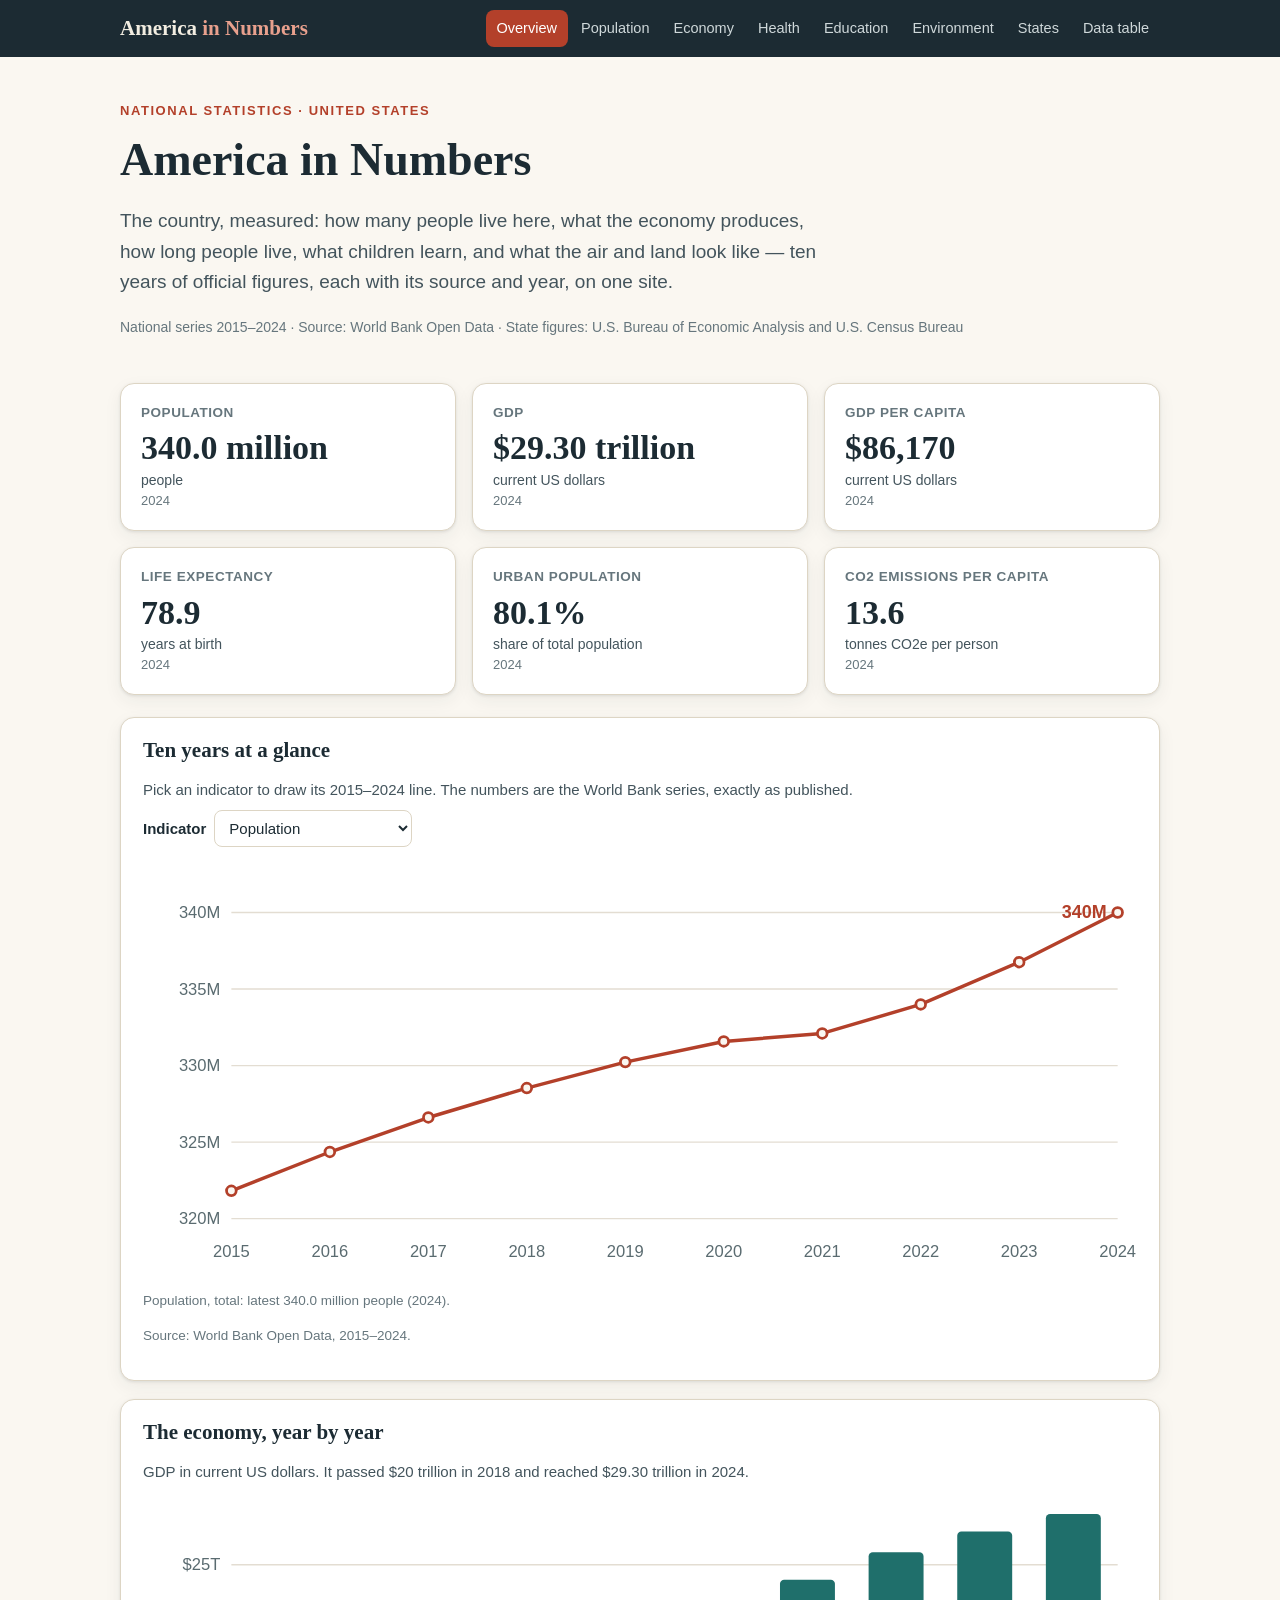
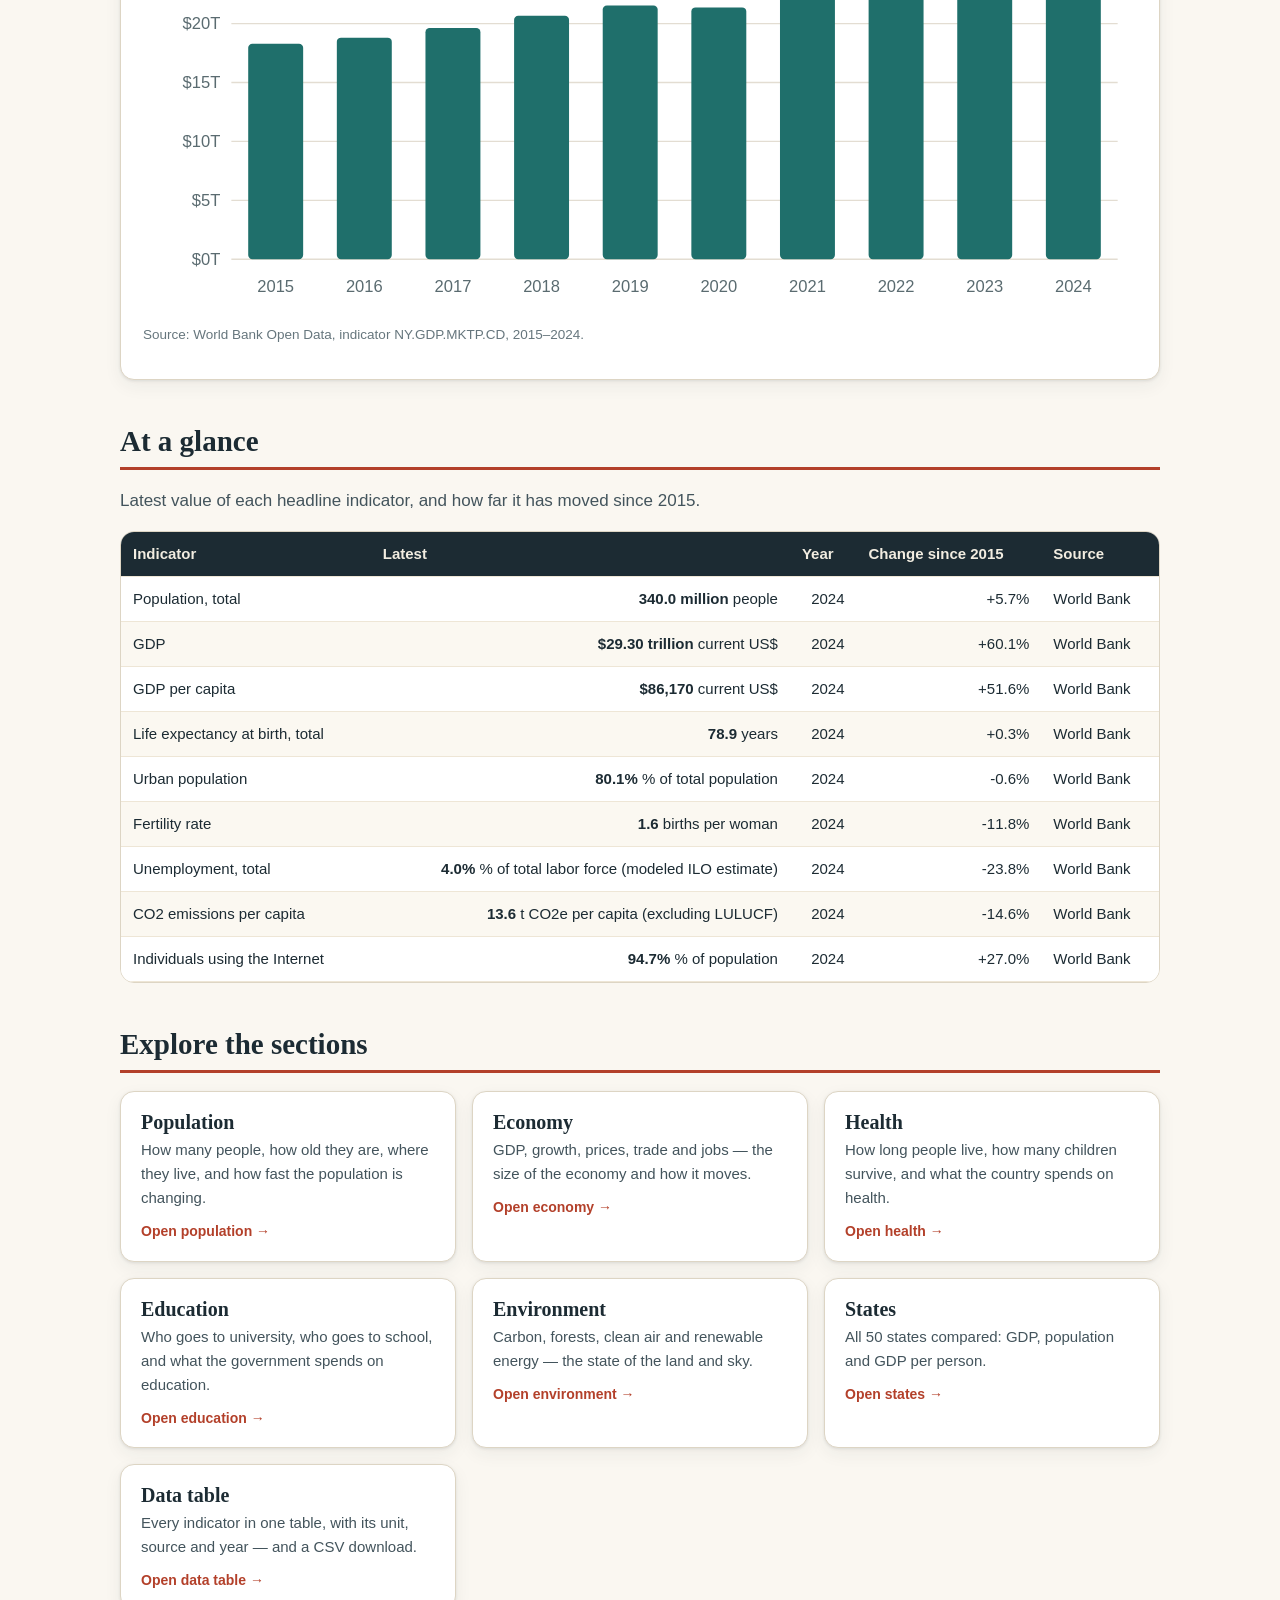
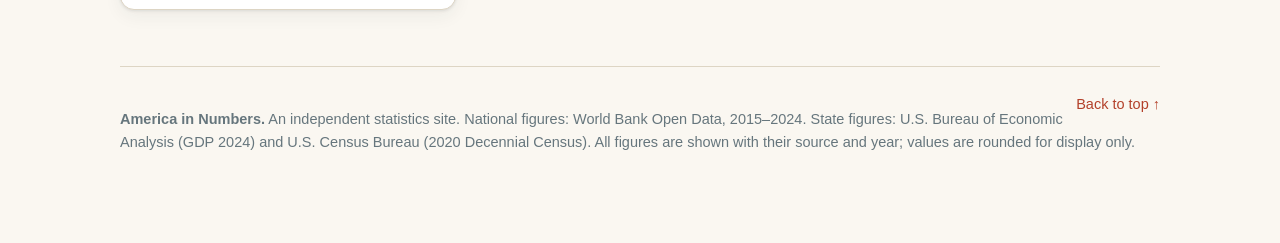
==== app/index.html @ 18b67718 "America in Numbers: national statistics site for the United States" ====
<!DOCTYPE html>
<html lang="en">
<head>
<meta charset="utf-8">
<meta name="viewport" content="width=device-width, initial-scale=1">
<title>America in Numbers — National Statistics of the United States</title>
<link rel="stylesheet" href="style.css">
<link rel="icon" href="favicon.png" type="image/png">
<script src="data.js"></script>
<script src="charts.js"></script>
<script src="site.js"></script>
</head>
<body>
<header class="topbar">
  <div class="topbar-inner">
    <a class="brand" href="index.html">America <em>in Numbers</em></a>
    <nav class="topnav">
      <a href="index.html">Overview</a>
      <a href="population.html">Population</a>
      <a href="economy.html">Economy</a>
      <a href="health.html">Health</a>
      <a href="education.html">Education</a>
      <a href="environment.html">Environment</a>
      <a href="states.html">States</a>
      <a href="data.html">Data table</a>
    </nav>
  </div>
</header>

<main class="wrap">
  <section class="hero">
    <div class="kicker">National Statistics · United States</div>
    <h1>America in Numbers</h1>
    <p class="lede">The country, measured: how many people live here, what the economy
    produces, how long people live, what children learn, and what the air
    and land look like — ten years of official figures, each with its source
    and year, on one site.</p>
    <p class="meta-line">National series 2015–2024 · Source: World Bank Open Data ·
    State figures: U.S. Bureau of Economic Analysis and U.S. Census Bureau</p>
  </section>

  <section class="stats" aria-label="Key figures">
    <div class="stat" data-ind="population" data-fmt="millionPeople">
      <div class="stat-label">Population</div>
      <div class="stat-value">—</div>
      <div class="stat-sub">people</div>
      <div class="stat-year"></div>
    </div>
    <div class="stat" data-ind="gdp" data-fmt="usdTrillion">
      <div class="stat-label">GDP</div>
      <div class="stat-value">—</div>
      <div class="stat-sub">current US dollars</div>
      <div class="stat-year"></div>
    </div>
    <div class="stat" data-ind="gdpPc" data-fmt="usd">
      <div class="stat-label">GDP per capita</div>
      <div class="stat-value">—</div>
      <div class="stat-sub">current US dollars</div>
      <div class="stat-year"></div>
    </div>
    <div class="stat" data-ind="lifeExp" data-fmt="num1">
      <div class="stat-label">Life expectancy</div>
      <div class="stat-value">—</div>
      <div class="stat-sub">years at birth</div>
      <div class="stat-year"></div>
    </div>
    <div class="stat" data-ind="urbanPct" data-fmt="pct1">
      <div class="stat-label">Urban population</div>
      <div class="stat-value">—</div>
      <div class="stat-sub">share of total population</div>
      <div class="stat-year"></div>
    </div>
    <div class="stat" data-ind="co2Pc" data-fmt="num1">
      <div class="stat-label">CO2 emissions per capita</div>
      <div class="stat-value">—</div>
      <div class="stat-sub">tonnes CO2e per person</div>
      <div class="stat-year"></div>
    </div>
  </section>

  <section class="panel">
    <h3>Ten years at a glance</h3>
    <p class="panel-sub">Pick an indicator to draw its 2015–2024 line. The numbers are the
    World Bank series, exactly as published.</p>
    <div class="chart-switch">
      <label for="metric">Indicator</label>
      <select id="metric">
        <option value="population">Population</option>
        <option value="urbanPct">Urban population (%)</option>
        <option value="lifeExp">Life expectancy (years)</option>
        <option value="gdpPc">GDP per capita (US$)</option>
      </select>
    </div>
    <div id="trend-chart"></div>
    <p class="source-line" id="trend-caption"></p>
    <p class="source-line">Source: World Bank Open Data, 2015–2024.</p>
  </section>

  <section class="panel">
    <h3>The economy, year by year</h3>
    <p class="panel-sub">GDP in current US dollars. It passed $20 trillion in 2018 and
    reached $29.30 trillion in 2024.</p>
    <div id="gdp-chart"></div>
    <p class="source-line">Source: World Bank Open Data, indicator NY.GDP.MKTP.CD, 2015–2024.</p>
  </section>

  <section class="section">
    <h2>At a glance</h2>
    <p>Latest value of each headline indicator, and how far it has moved since 2015.</p>
    <div class="table-scroll">
      <table class="data-table" id="glance-table">
        <thead><tr><th>Indicator</th><th>Latest</th><th>Year</th><th>Change since 2015</th><th>Source</th></tr></thead>
        <tbody></tbody>
      </table>
    </div>
  </section>

  <section class="section">
    <h2>Explore the sections</h2>
    <div class="link-grid">
      <a class="link-card" href="population.html"><h3>Population</h3><p>How many people, how old they are, where they live, and how fast the population is changing.</p><span class="go">Open population →</span></a>
      <a class="link-card" href="economy.html"><h3>Economy</h3><p>GDP, growth, prices, trade and jobs — the size of the economy and how it moves.</p><span class="go">Open economy →</span></a>
      <a class="link-card" href="health.html"><h3>Health</h3><p>How long people live, how many children survive, and what the country spends on health.</p><span class="go">Open health →</span></a>
      <a class="link-card" href="education.html"><h3>Education</h3><p>Who goes to university, who goes to school, and what the government spends on education.</p><span class="go">Open education →</span></a>
      <a class="link-card" href="environment.html"><h3>Environment</h3><p>Carbon, forests, clean air and renewable energy — the state of the land and sky.</p><span class="go">Open environment →</span></a>
      <a class="link-card" href="states.html"><h3>States</h3><p>All 50 states compared: GDP, population and GDP per person.</p><span class="go">Open states →</span></a>
      <a class="link-card" href="data.html"><h3>Data table</h3><p>Every indicator in one table, with its unit, source and year — and a CSV download.</p><span class="go">Open data table →</span></a>
    </div>
  </section>

  <footer>
    <a class="to-top" href="#">Back to top ↑</a>
    <p><strong>America in Numbers.</strong> An independent statistics site. National
    figures: World Bank Open Data, 2015–2024. State figures: U.S. Bureau of
    Economic Analysis (GDP 2024) and U.S. Census Bureau (2020 Decennial
    Census). All figures are shown with their source and year; values
    are rounded for display only.</p>
  </footer>
</main>

<script>
(function () {
  var S = window.SITE, C = window.CHARTS, D = window.USA;
  S.markActiveNav();
  S.fillStatCards(document);

  var METRICS = {
    population: { name: "Population", fmt: function (v) { return (v / 1e6).toFixed(0) + "M"; } },
    urbanPct: { name: "Urban population, %", fmt: function (v) { return v.toFixed(0) + "%"; } },
    lifeExp: { name: "Life expectancy, years", fmt: function (v) { return v.toFixed(0); } },
    gdpPc: { name: "GDP per capita, US$", fmt: function (v) { return "$" + Math.round(v).toLocaleString("en-US"); } }
  };
  function drawTrend(key) {
    var ind = D.INDICATORS[key];
    C.lineChart(document.getElementById("trend-chart"), {
      label: ind.label + ", 2015-2024",
      series: [{ name: ind.label, values: ind.values, color: "#b3402a" }],
      tickFormat: METRICS[key].fmt
    });
    var latest = S.latestOf(key);
    document.getElementById("trend-caption").textContent =
      ind.label + ": latest " + S.formatValue(key, latest.value, "auto") + " " +
      ind.unit + " (" + latest.year + ").";
  }
  var select = document.getElementById("metric");
  select.addEventListener("change", function () { drawTrend(select.value); });
  drawTrend("population");

  C.barChart(document.getElementById("gdp-chart"), {
    label: "GDP, current US dollars, 2015-2024",
    values: D.INDICATORS.gdp.values,
    color: "#1f6f6b",
    showValues: false,
    tickFormat: function (v) { return "$" + (v / 1e12).toFixed(0) + "T"; }
  });

  var glanceKeys = ["population", "gdp", "gdpPc", "lifeExp", "urbanPct", "fertility", "unemployment", "co2Pc", "internetPct"];
  var tbody = document.querySelector("#glance-table tbody");
  glanceKeys.forEach(function (key) {
    var ind = D.INDICATORS[key];
    var latest = S.latestOf(key);
    var change = S.changeSinceStart(key);
    var changeText = change === null ? "—" : (change.pct >= 0 ? "+" : "") + change.pct.toFixed(1) + "%";
    var tr = document.createElement("tr");
    tr.innerHTML = "<td>" + ind.label + "</td><td class=\"num\"><strong>" +
      S.formatValue(key, latest.value, "auto") + "</strong> " + ind.unit +
      "</td><td class=\"num\">" + latest.year + "</td><td class=\"num\">" + changeText +
      "</td><td>World Bank</td>";
    tbody.appendChild(tr);
  });
})();
</script>
</body>
</html>
---- app/style.css ----
/* America in Numbers — design system.
   Warm paper, deep ink, one vermilion accent. System fonts only: Georgia
   for display type, the platform sans for everything else. No webfonts,
   no external assets, so the site works with no network at all. */

:root {
  --paper: #faf7f1;
  --paper-soft: #f3eee3;
  --ink: #1c2b33;
  --ink-soft: #43545c;
  --muted: #66767d;
  --line: #ddd5c4;
  --accent: #b3402a;
  --accent-dark: #8f2f1e;
  --teal: #1f6f6b;
  --gold: #c98a1b;
  --card: #ffffff;
  --shadow: 0 1px 3px rgba(28, 43, 51, 0.10), 0 6px 18px rgba(28, 43, 51, 0.06);
  --radius: 14px;
}

* { box-sizing: border-box; }

html { scroll-behavior: smooth; }

body {
  margin: 0;
  background: var(--paper);
  color: var(--ink);
  font-family: -apple-system, BlinkMacSystemFont, "Segoe UI", Roboto, "Helvetica Neue", Arial, sans-serif;
  font-size: 17px;
  line-height: 1.6;
}

h1, h2, h3, .display {
  font-family: Georgia, "Times New Roman", serif;
  color: var(--ink);
  line-height: 1.2;
  margin: 0 0 0.4em;
}

a { color: var(--accent); text-decoration: none; }
a:hover { text-decoration: underline; }

/* --- top bar ------------------------------------------------------------- */
.topbar {
  background: var(--ink);
  color: #f2ede1;
  position: sticky;
  top: 0;
  z-index: 20;
}
.topbar-inner {
  max-width: 1080px;
  margin: 0 auto;
  padding: 10px 20px;
  display: flex;
  align-items: center;
  gap: 18px;
  flex-wrap: wrap;
}
.brand {
  font-family: Georgia, "Times New Roman", serif;
  font-size: 21px;
  font-weight: 700;
  color: #f2ede1;
  white-space: nowrap;
}
.brand em { color: #e8a08d; font-style: normal; }
.topnav {
  display: flex;
  gap: 2px;
  flex-wrap: wrap;
  margin-left: auto;
}
.topnav a {
  color: #cfd8da;
  font-size: 14.5px;
  padding: 7px 11px;
  border-radius: 8px;
  white-space: nowrap;
}
.topnav a:hover { color: #fff; background: rgba(255, 255, 255, 0.10); text-decoration: none; }
.topnav a.active { color: #fff; background: var(--accent); }

/* --- page shell ---------------------------------------------------------- */
.wrap { max-width: 1080px; margin: 0 auto; padding: 0 20px 64px; }
.hero { padding: 44px 0 8px; }
.hero .kicker {
  color: var(--accent);
  font-weight: 700;
  letter-spacing: 0.12em;
  text-transform: uppercase;
  font-size: 13px;
  margin-bottom: 10px;
}
.hero h1 { font-size: 46px; margin-bottom: 12px; }
.hero p.lede { font-size: 19px; color: var(--ink-soft); max-width: 720px; }
.hero .meta-line { color: var(--muted); font-size: 14px; margin-top: 14px; }

.section { margin-top: 44px; }
.section > h2 { font-size: 29px; border-bottom: 3px solid var(--accent); padding-bottom: 8px; }
.section > p { color: var(--ink-soft); max-width: 760px; }
.note {
  background: var(--paper-soft);
  border-left: 4px solid var(--teal);
  padding: 12px 16px;
  border-radius: 0 10px 10px 0;
  font-size: 15px;
  color: var(--ink-soft);
  margin: 18px 0;
}
.source-line { color: var(--muted); font-size: 13.5px; margin-top: 10px; }

/* --- stat cards ---------------------------------------------------------- */
.stats {
  display: grid;
  grid-template-columns: repeat(3, 1fr);
  gap: 16px;
  margin: 22px 0;
}
.stat {
  background: var(--card);
  border: 1px solid var(--line);
  border-radius: var(--radius);
  box-shadow: var(--shadow);
  padding: 18px 20px;
}
.stat-label { font-size: 13.5px; color: var(--muted); font-weight: 600; text-transform: uppercase; letter-spacing: 0.04em; }
.stat-value { font-family: Georgia, "Times New Roman", serif; font-size: 34px; font-weight: 700; color: var(--ink); margin: 6px 0 2px; line-height: 1.1; }
.stat-sub { font-size: 14px; color: var(--ink-soft); }
.stat-year { font-size: 13px; color: var(--muted); }

/* --- chart panels -------------------------------------------------------- */
.panel {
  background: var(--card);
  border: 1px solid var(--line);
  border-radius: var(--radius);
  box-shadow: var(--shadow);
  padding: 20px 22px;
  margin: 18px 0;
}
.panel h3 { font-size: 21px; }
.panel .panel-sub { color: var(--ink-soft); font-size: 15px; margin-bottom: 8px; }
.chart-legend { display: flex; gap: 18px; flex-wrap: wrap; margin-top: 6px; font-size: 14px; color: var(--ink-soft); }
.chart-legend i { display: inline-block; width: 12px; height: 12px; border-radius: 3px; margin-right: 6px; vertical-align: -1px; }
.chart-switch { display: flex; gap: 8px; align-items: center; flex-wrap: wrap; margin-bottom: 10px; }
.chart-switch label { font-weight: 600; font-size: 15px; }
select, input[type="text"], input[type="search"] {
  font: inherit;
  font-size: 15px;
  padding: 8px 10px;
  border: 1px solid var(--line);
  border-radius: 8px;
  background: #fff;
  color: var(--ink);
}
button {
  font: inherit;
  font-size: 15px;
  font-weight: 600;
  padding: 8px 16px;
  border-radius: 8px;
  border: 1px solid var(--accent);
  background: var(--accent);
  color: #fff;
  cursor: pointer;
}
button:hover { background: var(--accent-dark); }
button.ghost { background: #fff; color: var(--accent); }
button.ghost:hover { background: #fbeeea; }
button[aria-pressed="true"] { background: var(--ink); border-color: var(--ink); }
/* Toggle buttons (chart metric, table filters) read as options, not calls
   to action: unpressed ones are quiet, pressed one is ink. */
.chart-switch button, .filter-row button { background: #fff; color: var(--accent); border-color: var(--line); }
.chart-switch button:hover, .filter-row button:hover { background: #fbeeea; border-color: var(--accent); }
.chart-switch button[aria-pressed="true"], .filter-row button[aria-pressed="true"] { background: var(--ink); border-color: var(--ink); color: #fff; }

/* --- link cards ---------------------------------------------------------- */
.link-grid { display: grid; grid-template-columns: repeat(3, 1fr); gap: 16px; margin: 18px 0; }
.link-card {
  display: block;
  background: var(--card);
  border: 1px solid var(--line);
  border-radius: var(--radius);
  box-shadow: var(--shadow);
  padding: 18px 20px;
  color: var(--ink);
}
.link-card:hover { text-decoration: none; border-color: var(--accent); }
.link-card h3 { font-size: 20px; margin-bottom: 4px; }
.link-card p { margin: 0; color: var(--ink-soft); font-size: 15px; }
.link-card .go { color: var(--accent); font-weight: 700; font-size: 14px; margin-top: 10px; display: block; }

/* --- tables -------------------------------------------------------------- */
.table-scroll { overflow-x: auto; margin: 14px 0; border-radius: var(--radius); border: 1px solid var(--line); }
table.data-table { width: 100%; border-collapse: collapse; background: #fff; font-size: 15px; min-width: 640px; }
.data-table th, .data-table td { padding: 10px 12px; text-align: left; border-bottom: 1px solid #eee6d6; }
.data-table thead th { background: var(--ink); color: #f2ede1; font-weight: 600; white-space: nowrap; position: sticky; top: 0; }
.data-table tbody tr:nth-child(even) { background: #fbf8f1; }
.data-table td.num, .data-table th.num { text-align: right; font-variant-numeric: tabular-nums; }
.data-table th.sortable { cursor: pointer; }
.data-table th.sortable::after { content: " ↕"; font-size: 12px; opacity: 0.7; }
.data-table th[data-dir="asc"]::after { content: " ↑"; }
.data-table th[data-dir="desc"]::after { content: " ↓"; }
.toolbar { display: flex; gap: 10px; flex-wrap: wrap; align-items: center; margin: 14px 0; }
.toolbar input[type="search"] { flex: 1; min-width: 200px; }
.filter-row { display: flex; gap: 8px; flex-wrap: wrap; }

/* --- footer -------------------------------------------------------------- */
footer {
  border-top: 1px solid var(--line);
  margin-top: 56px;
  padding: 26px 0 10px;
  color: var(--muted);
  font-size: 14.5px;
}
footer .to-top { float: right; }

/* --- phones -------------------------------------------------------------- */
@media (max-width: 760px) {
  body { font-size: 16px; }
  .hero { padding-top: 28px; }
  .hero h1 { font-size: 33px; }
  .hero p.lede { font-size: 17px; }
  .stats, .link-grid { grid-template-columns: 1fr; }
  .stat-value { font-size: 29px; }
  .topbar-inner { gap: 8px; padding: 8px 14px; }
  .topnav { overflow-x: auto; flex-wrap: nowrap; margin-left: 0; width: 100%; padding-bottom: 4px; }
  .wrap { padding: 0 14px 48px; }
  .panel { padding: 16px; }
  .section > h2 { font-size: 25px; }
  table.data-table { min-width: 560px; }
}
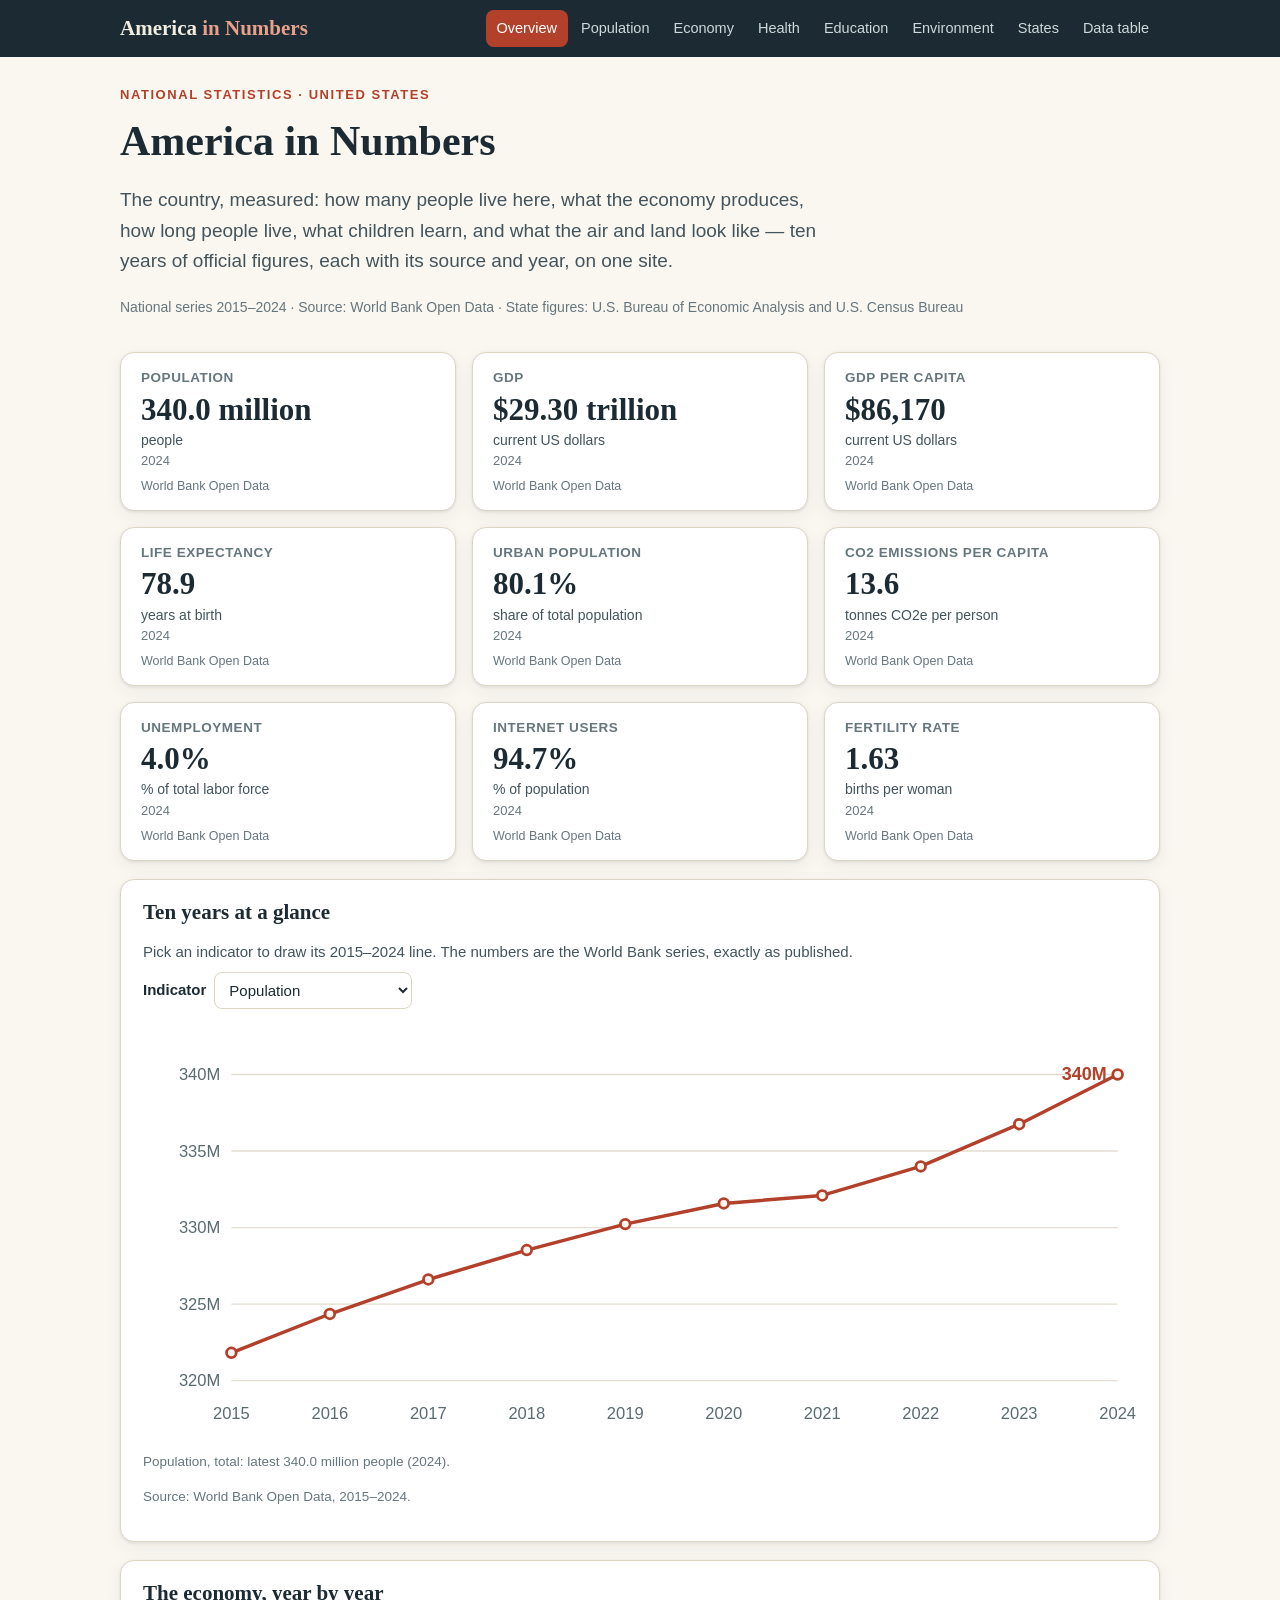
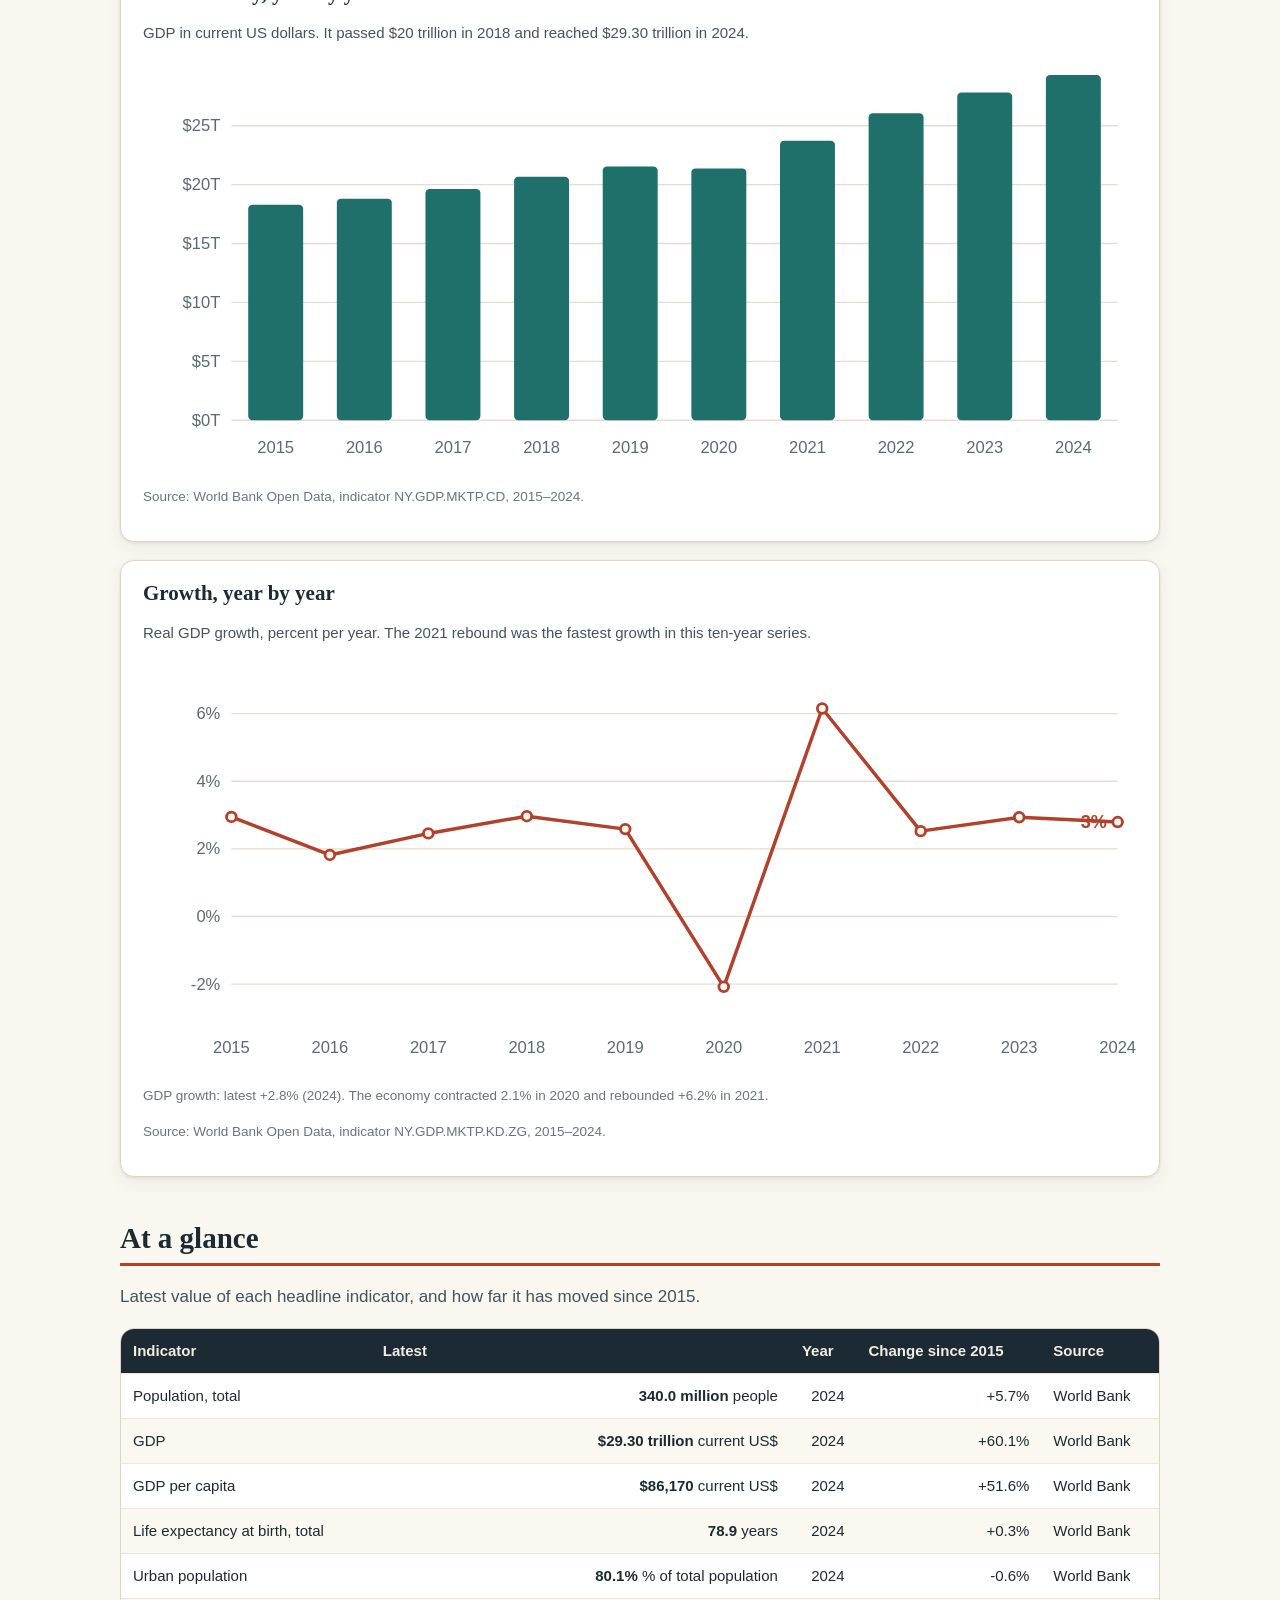
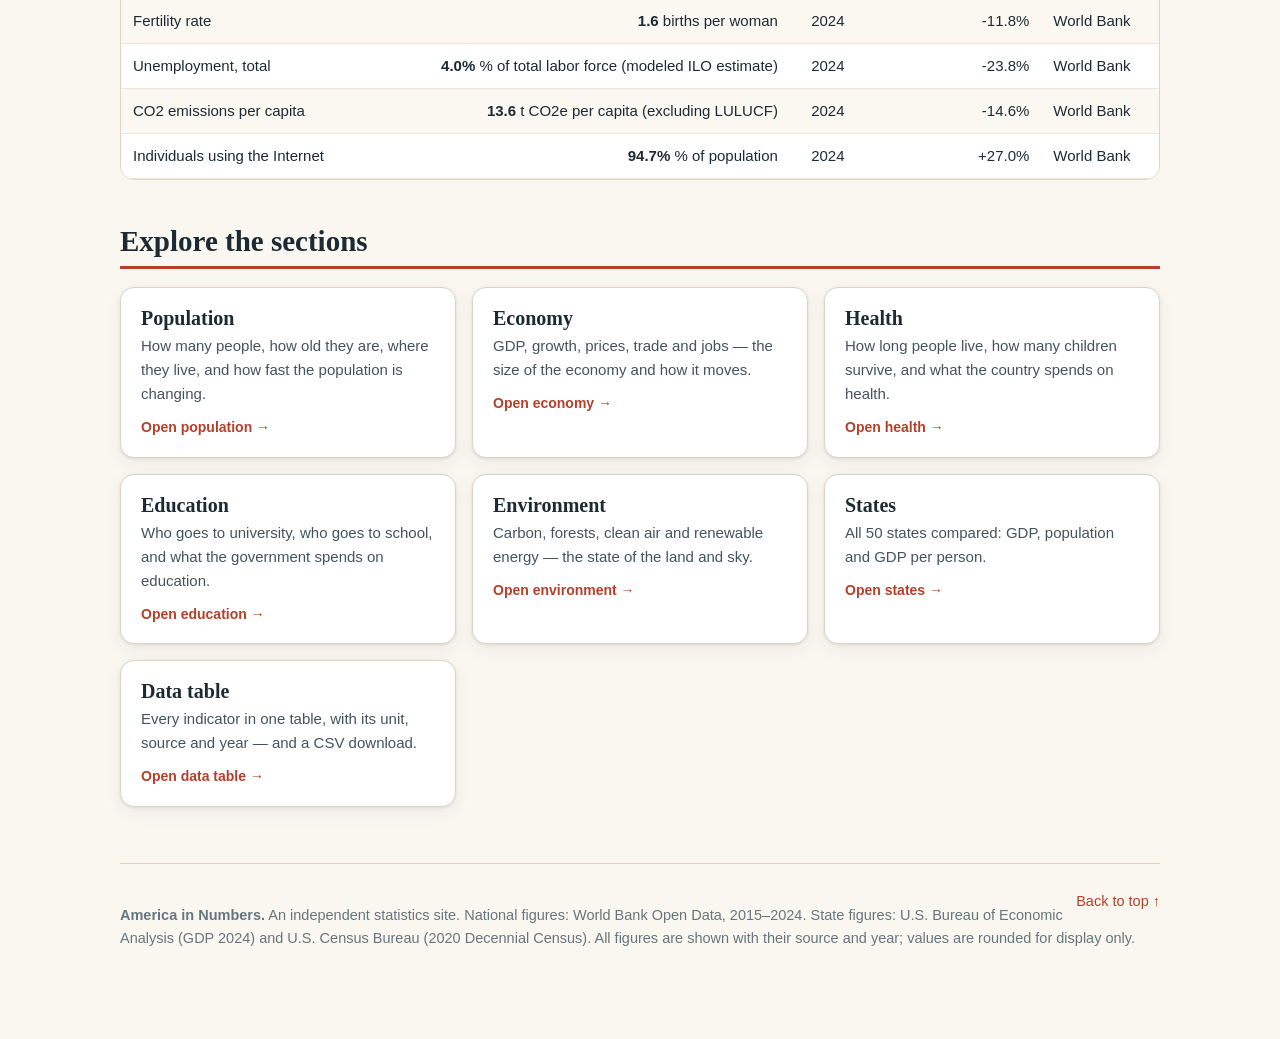
==== commit 1e88ce39: "Richer overview cover + lighter first load" ====
--- a/app/index.html
+++ b/app/index.html
@@ -6,7 +6,7 @@
 <title>America in Numbers — National Statistics of the United States</title>
 <link rel="stylesheet" href="style.css">
 <link rel="icon" href="favicon.png" type="image/png">
-<script src="data.js"></script>
+<script src="data-overview.js"></script>
 <script src="charts.js"></script>
 <script src="site.js"></script>
 </head>
@@ -45,36 +45,63 @@
       <div class="stat-value">—</div>
       <div class="stat-sub">people</div>
       <div class="stat-year"></div>
+      <div class="stat-source">World Bank Open Data</div>
     </div>
     <div class="stat" data-ind="gdp" data-fmt="usdTrillion">
       <div class="stat-label">GDP</div>
       <div class="stat-value">—</div>
       <div class="stat-sub">current US dollars</div>
       <div class="stat-year"></div>
+      <div class="stat-source">World Bank Open Data</div>
     </div>
     <div class="stat" data-ind="gdpPc" data-fmt="usd">
       <div class="stat-label">GDP per capita</div>
       <div class="stat-value">—</div>
       <div class="stat-sub">current US dollars</div>
       <div class="stat-year"></div>
+      <div class="stat-source">World Bank Open Data</div>
     </div>
     <div class="stat" data-ind="lifeExp" data-fmt="num1">
       <div class="stat-label">Life expectancy</div>
       <div class="stat-value">—</div>
       <div class="stat-sub">years at birth</div>
       <div class="stat-year"></div>
+      <div class="stat-source">World Bank Open Data</div>
     </div>
     <div class="stat" data-ind="urbanPct" data-fmt="pct1">
       <div class="stat-label">Urban population</div>
       <div class="stat-value">—</div>
       <div class="stat-sub">share of total population</div>
       <div class="stat-year"></div>
+      <div class="stat-source">World Bank Open Data</div>
     </div>
     <div class="stat" data-ind="co2Pc" data-fmt="num1">
       <div class="stat-label">CO2 emissions per capita</div>
       <div class="stat-value">—</div>
       <div class="stat-sub">tonnes CO2e per person</div>
       <div class="stat-year"></div>
+      <div class="stat-source">World Bank Open Data</div>
+    </div>
+    <div class="stat" data-ind="unemployment" data-fmt="pct1">
+      <div class="stat-label">Unemployment</div>
+      <div class="stat-value">—</div>
+      <div class="stat-sub">% of total labor force</div>
+      <div class="stat-year"></div>
+      <div class="stat-source">World Bank Open Data</div>
+    </div>
+    <div class="stat" data-ind="internetPct" data-fmt="pct1">
+      <div class="stat-label">Internet users</div>
+      <div class="stat-value">—</div>
+      <div class="stat-sub">% of population</div>
+      <div class="stat-year"></div>
+      <div class="stat-source">World Bank Open Data</div>
+    </div>
+    <div class="stat" data-ind="fertility" data-fmt="num2">
+      <div class="stat-label">Fertility rate</div>
+      <div class="stat-value">—</div>
+      <div class="stat-sub">births per woman</div>
+      <div class="stat-year"></div>
+      <div class="stat-source">World Bank Open Data</div>
     </div>
   </section>
 
@@ -102,6 +129,15 @@
     reached $29.30 trillion in 2024.</p>
     <div id="gdp-chart"></div>
     <p class="source-line">Source: World Bank Open Data, indicator NY.GDP.MKTP.CD, 2015–2024.</p>
+  </section>
+
+  <section class="panel">
+    <h3>Growth, year by year</h3>
+    <p class="panel-sub">Real GDP growth, percent per year. The 2021 rebound was the
+    fastest growth in this ten-year series.</p>
+    <div id="growth-chart"></div>
+    <p class="source-line" id="growth-caption"></p>
+    <p class="source-line">Source: World Bank Open Data, indicator NY.GDP.MKTP.KD.ZG, 2015–2024.</p>
   </section>
 
   <section class="section">
@@ -174,6 +210,17 @@
     tickFormat: function (v) { return "$" + (v / 1e12).toFixed(0) + "T"; }
   });
 
+  C.lineChart(document.getElementById("growth-chart"), {
+    label: "GDP growth, % per year, 2015-2024",
+    series: [{ name: "GDP growth", values: D.INDICATORS.gdpGrowth.values, color: "#b3402a" }],
+    tickFormat: function (v) { return v.toFixed(0) + "%"; }
+  });
+  var gVals = D.INDICATORS.gdpGrowth.values;
+  var gLatest = S.latestOf("gdpGrowth");
+  document.getElementById("growth-caption").textContent =
+    "GDP growth: latest " + (gLatest.value >= 0 ? "+" : "") + gLatest.value.toFixed(1) + "% (" + gLatest.year + "). " +
+    "The economy contracted " + Math.abs(gVals[5]).toFixed(1) + "% in 2020 and rebounded +" + gVals[6].toFixed(1) + "% in 2021.";
+
   var glanceKeys = ["population", "gdp", "gdpPc", "lifeExp", "urbanPct", "fertility", "unemployment", "co2Pc", "internetPct"];
   var tbody = document.querySelector("#glance-table tbody");
   glanceKeys.forEach(function (key) {
--- a/app/style.css
+++ b/app/style.css
@@ -85,7 +85,7 @@
 
 /* --- page shell ---------------------------------------------------------- */
 .wrap { max-width: 1080px; margin: 0 auto; padding: 0 20px 64px; }
-.hero { padding: 44px 0 8px; }
+.hero { padding: 28px 0 4px; }
 .hero .kicker {
   color: var(--accent);
   font-weight: 700;
@@ -94,9 +94,9 @@
   font-size: 13px;
   margin-bottom: 10px;
 }
-.hero h1 { font-size: 46px; margin-bottom: 12px; }
+.hero h1 { font-size: 42px; margin-bottom: 8px; }
 .hero p.lede { font-size: 19px; color: var(--ink-soft); max-width: 720px; }
-.hero .meta-line { color: var(--muted); font-size: 14px; margin-top: 14px; }
+.hero .meta-line { color: var(--muted); font-size: 14px; margin-top: 10px; }
 
 .section { margin-top: 44px; }
 .section > h2 { font-size: 29px; border-bottom: 3px solid var(--accent); padding-bottom: 8px; }
@@ -117,19 +117,20 @@
   display: grid;
   grid-template-columns: repeat(3, 1fr);
   gap: 16px;
-  margin: 22px 0;
+  margin: 16px 0;
 }
 .stat {
   background: var(--card);
   border: 1px solid var(--line);
   border-radius: var(--radius);
   box-shadow: var(--shadow);
-  padding: 18px 20px;
+  padding: 14px 20px;
 }
 .stat-label { font-size: 13.5px; color: var(--muted); font-weight: 600; text-transform: uppercase; letter-spacing: 0.04em; }
-.stat-value { font-family: Georgia, "Times New Roman", serif; font-size: 34px; font-weight: 700; color: var(--ink); margin: 6px 0 2px; line-height: 1.1; }
+.stat-value { font-family: Georgia, "Times New Roman", serif; font-size: 31px; font-weight: 700; color: var(--ink); margin: 4px 0 2px; line-height: 1.1; }
 .stat-sub { font-size: 14px; color: var(--ink-soft); }
 .stat-year { font-size: 13px; color: var(--muted); }
+.stat-source { font-size: 12.5px; color: var(--muted); margin-top: 4px; }
 
 /* --- chart panels -------------------------------------------------------- */
 .panel {
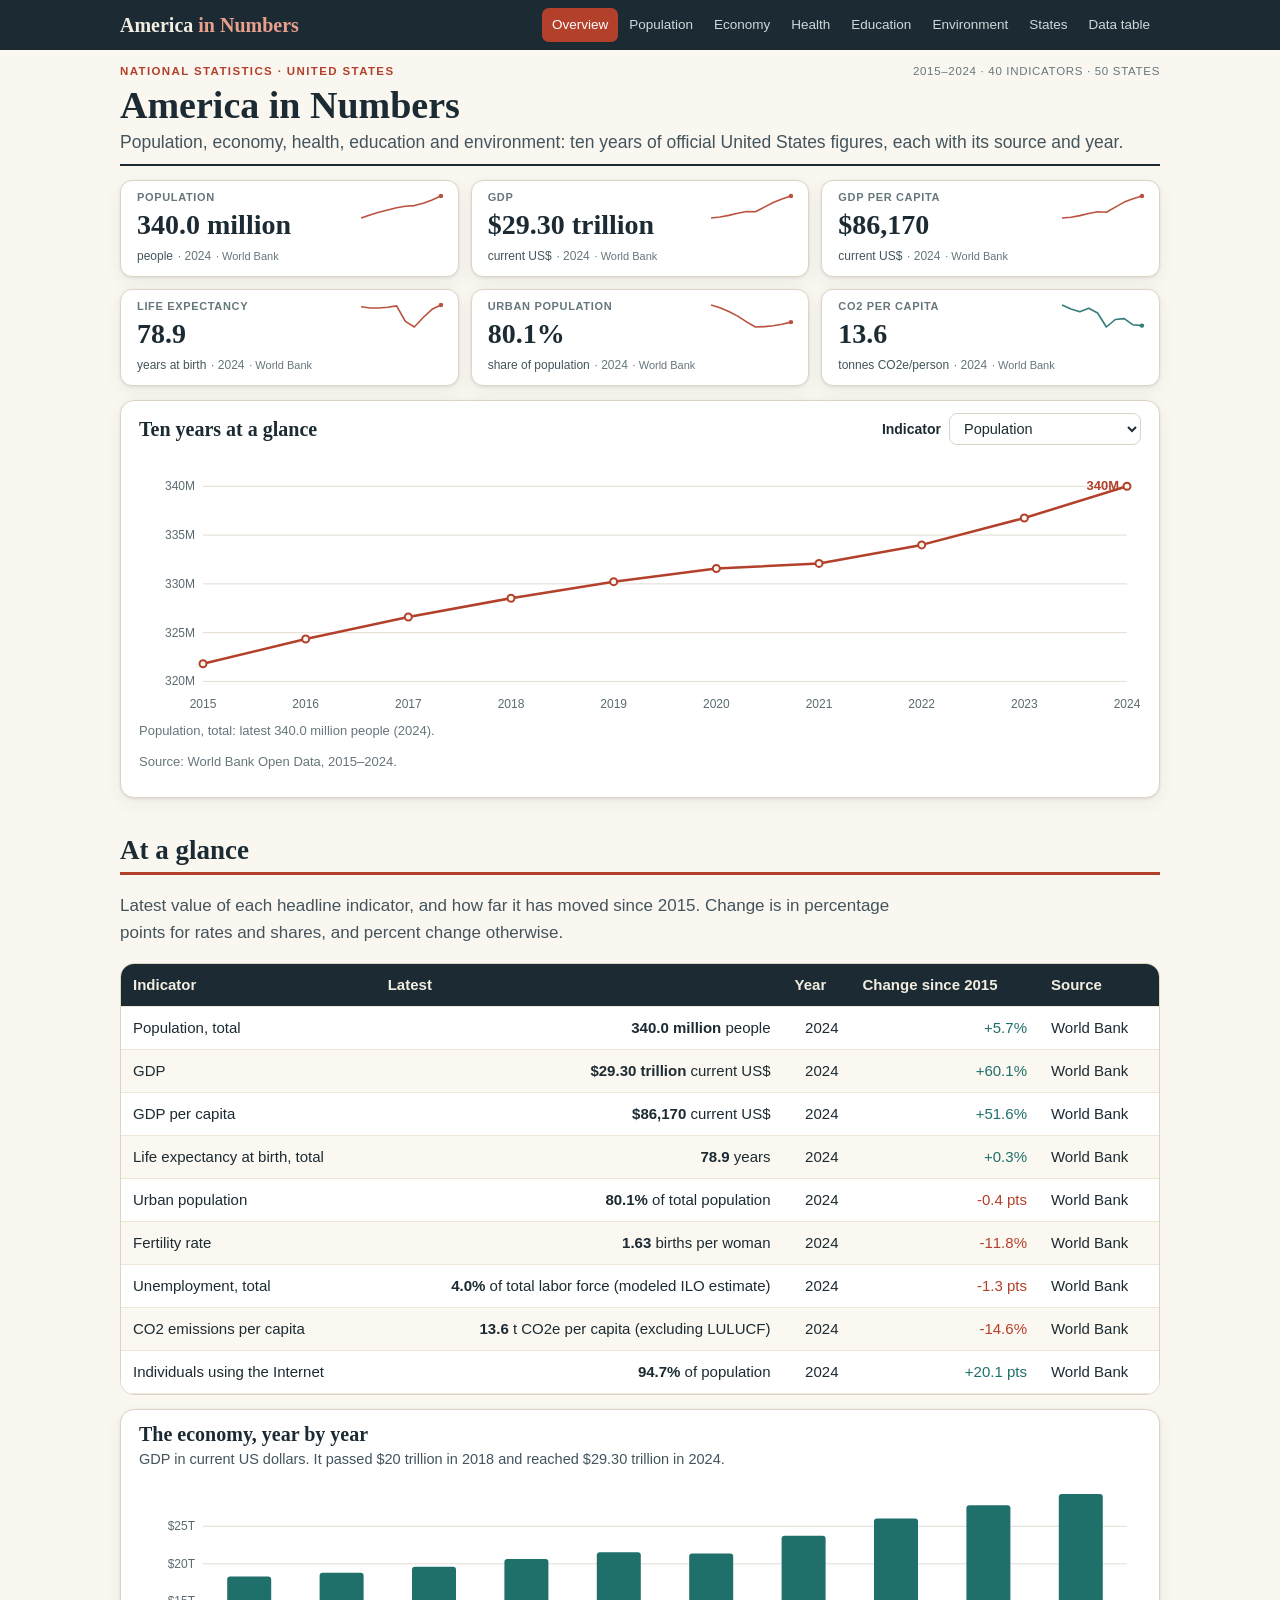
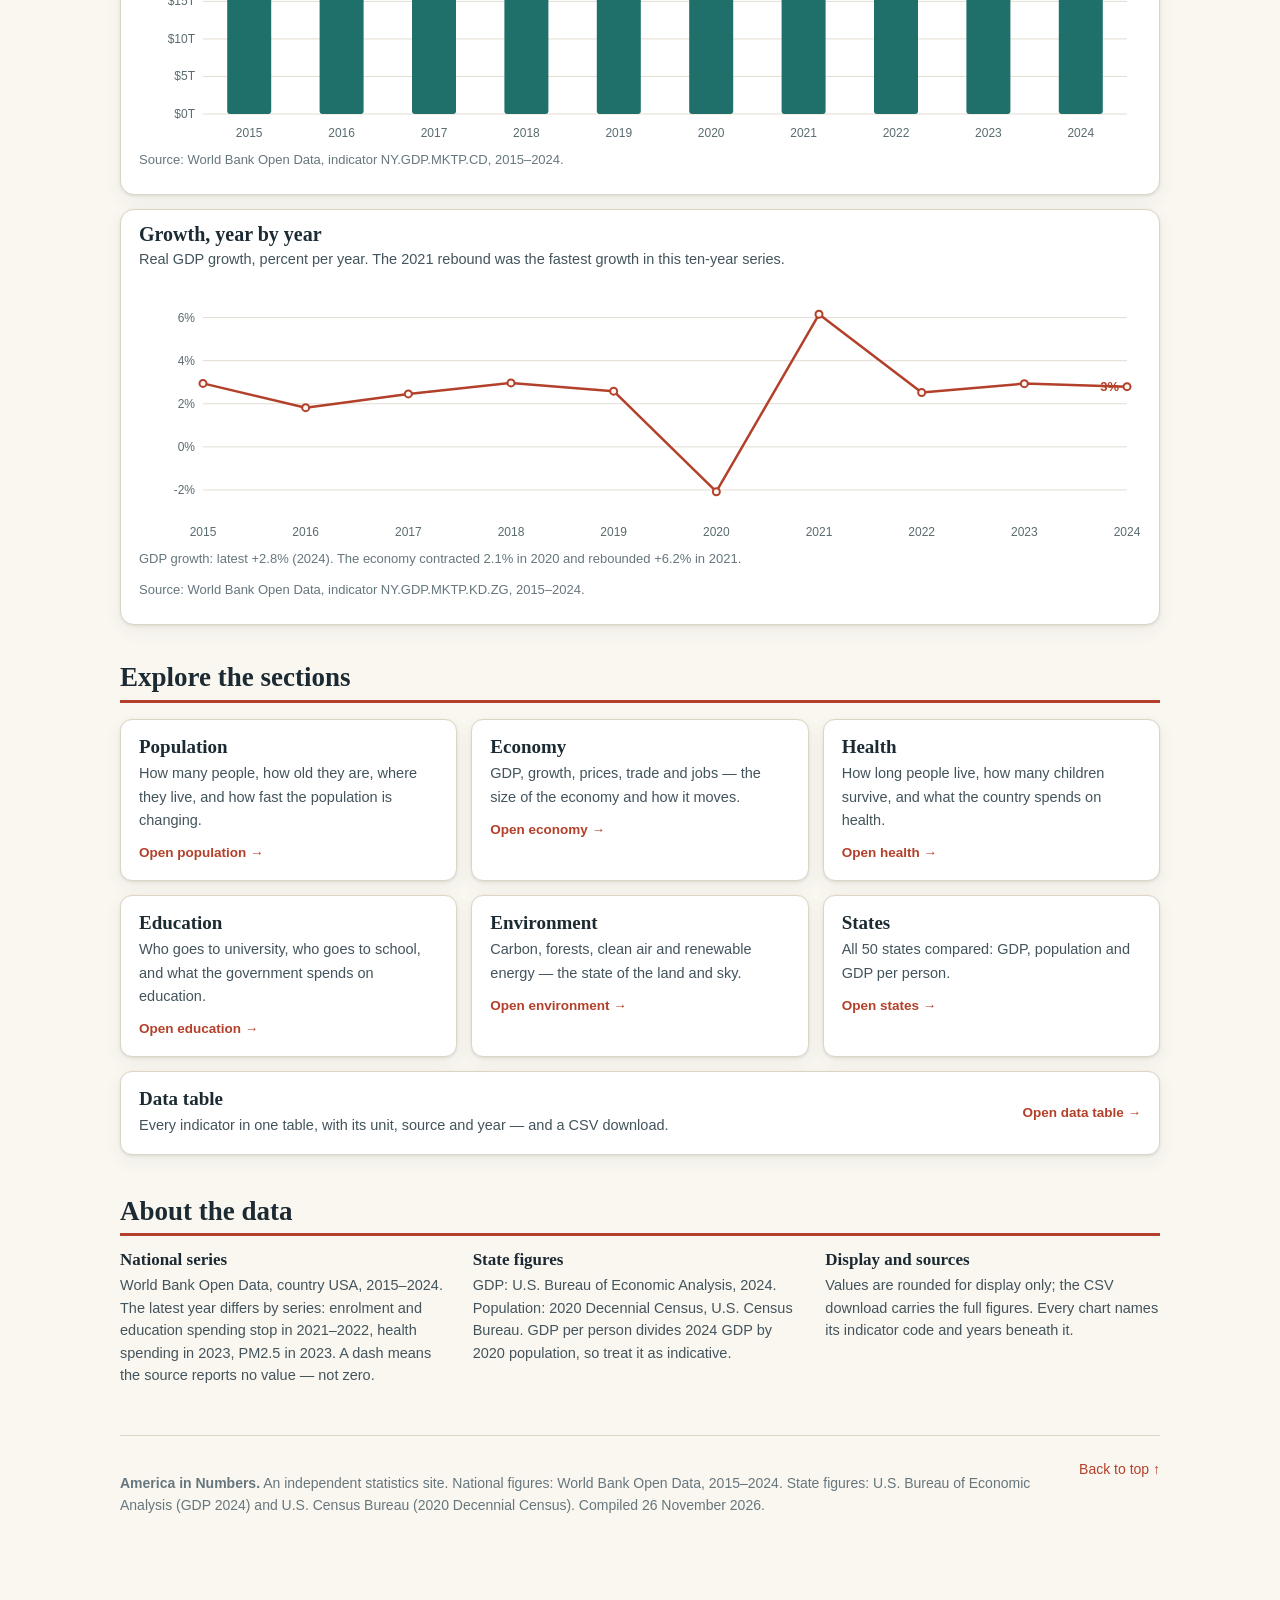
==== commit 23ba942f: "Doubao round 1: richer cover, working states/data controls, lighter phone layout" ====
--- a/app/index.html
+++ b/app/index.html
@@ -4,6 +4,7 @@
 <meta charset="utf-8">
 <meta name="viewport" content="width=device-width, initial-scale=1">
 <title>America in Numbers — National Statistics of the United States</title>
+<meta name="description" content="Ten years of official U.S. statistics: population, economy, health, education, environment and all 50 states, each figure with its source and year.">
 <link rel="stylesheet" href="style.css">
 <link rel="icon" href="favicon.png" type="image/png">
 <script src="data-overview.js"></script>
@@ -28,15 +29,14 @@
 </header>
 
 <main class="wrap">
-  <section class="hero">
-    <div class="kicker">National Statistics · United States</div>
+  <section class="masthead">
+    <div class="masthead-top">
+      <div class="kicker">National Statistics · United States</div>
+      <div class="dateline">2015–2024 · 40 indicators · 50 states</div>
+    </div>
     <h1>America in Numbers</h1>
-    <p class="lede">The country, measured: how many people live here, what the economy
-    produces, how long people live, what children learn, and what the air
-    and land look like — ten years of official figures, each with its source
-    and year, on one site.</p>
-    <p class="meta-line">National series 2015–2024 · Source: World Bank Open Data ·
-    State figures: U.S. Bureau of Economic Analysis and U.S. Census Bureau</p>
+    <p class="lede">Population, economy, health, education and environment: ten years
+    of official United States figures, each with its source and year.</p>
   </section>
 
   <section class="stats" aria-label="Key figures">
@@ -45,82 +45,73 @@
       <div class="stat-value">—</div>
       <div class="stat-sub">people</div>
       <div class="stat-year"></div>
-      <div class="stat-source">World Bank Open Data</div>
+      <div class="stat-source">World Bank</div>
     </div>
     <div class="stat" data-ind="gdp" data-fmt="usdTrillion">
       <div class="stat-label">GDP</div>
       <div class="stat-value">—</div>
-      <div class="stat-sub">current US dollars</div>
-      <div class="stat-year"></div>
-      <div class="stat-source">World Bank Open Data</div>
+      <div class="stat-sub">current US$</div>
+      <div class="stat-year"></div>
+      <div class="stat-source">World Bank</div>
     </div>
     <div class="stat" data-ind="gdpPc" data-fmt="usd">
       <div class="stat-label">GDP per capita</div>
       <div class="stat-value">—</div>
-      <div class="stat-sub">current US dollars</div>
-      <div class="stat-year"></div>
-      <div class="stat-source">World Bank Open Data</div>
+      <div class="stat-sub">current US$</div>
+      <div class="stat-year"></div>
+      <div class="stat-source">World Bank</div>
     </div>
     <div class="stat" data-ind="lifeExp" data-fmt="num1">
       <div class="stat-label">Life expectancy</div>
       <div class="stat-value">—</div>
       <div class="stat-sub">years at birth</div>
       <div class="stat-year"></div>
-      <div class="stat-source">World Bank Open Data</div>
+      <div class="stat-source">World Bank</div>
     </div>
     <div class="stat" data-ind="urbanPct" data-fmt="pct1">
       <div class="stat-label">Urban population</div>
       <div class="stat-value">—</div>
-      <div class="stat-sub">share of total population</div>
-      <div class="stat-year"></div>
-      <div class="stat-source">World Bank Open Data</div>
-    </div>
-    <div class="stat" data-ind="co2Pc" data-fmt="num1">
-      <div class="stat-label">CO2 emissions per capita</div>
-      <div class="stat-value">—</div>
-      <div class="stat-sub">tonnes CO2e per person</div>
-      <div class="stat-year"></div>
-      <div class="stat-source">World Bank Open Data</div>
-    </div>
-    <div class="stat" data-ind="unemployment" data-fmt="pct1">
-      <div class="stat-label">Unemployment</div>
-      <div class="stat-value">—</div>
-      <div class="stat-sub">% of total labor force</div>
-      <div class="stat-year"></div>
-      <div class="stat-source">World Bank Open Data</div>
-    </div>
-    <div class="stat" data-ind="internetPct" data-fmt="pct1">
-      <div class="stat-label">Internet users</div>
-      <div class="stat-value">—</div>
-      <div class="stat-sub">% of population</div>
-      <div class="stat-year"></div>
-      <div class="stat-source">World Bank Open Data</div>
-    </div>
-    <div class="stat" data-ind="fertility" data-fmt="num2">
-      <div class="stat-label">Fertility rate</div>
-      <div class="stat-value">—</div>
-      <div class="stat-sub">births per woman</div>
-      <div class="stat-year"></div>
-      <div class="stat-source">World Bank Open Data</div>
-    </div>
-  </section>
-
-  <section class="panel">
-    <h3>Ten years at a glance</h3>
-    <p class="panel-sub">Pick an indicator to draw its 2015–2024 line. The numbers are the
-    World Bank series, exactly as published.</p>
-    <div class="chart-switch">
-      <label for="metric">Indicator</label>
-      <select id="metric">
-        <option value="population">Population</option>
-        <option value="urbanPct">Urban population (%)</option>
-        <option value="lifeExp">Life expectancy (years)</option>
-        <option value="gdpPc">GDP per capita (US$)</option>
-      </select>
+      <div class="stat-sub">share of population</div>
+      <div class="stat-year"></div>
+      <div class="stat-source">World Bank</div>
+    </div>
+    <div class="stat" data-ind="co2Pc" data-fmt="num1" data-color="#1f6f6b">
+      <div class="stat-label">CO2 per capita</div>
+      <div class="stat-value">—</div>
+      <div class="stat-sub">tonnes CO2e/person</div>
+      <div class="stat-year"></div>
+      <div class="stat-source">World Bank</div>
+    </div>
+  </section>
+  <p class="stats-note">Key figures: World Bank Open Data · year shown on each card.</p>
+
+  <section class="panel panel-chart">
+    <div class="panel-head">
+      <h3>Ten years at a glance</h3>
+      <div class="chart-switch">
+        <label for="metric">Indicator</label>
+        <select id="metric">
+          <option value="population">Population</option>
+          <option value="urbanPct">Urban population (%)</option>
+          <option value="lifeExp">Life expectancy (years)</option>
+          <option value="gdpPc">GDP per capita (US$)</option>
+        </select>
+      </div>
     </div>
     <div id="trend-chart"></div>
     <p class="source-line" id="trend-caption"></p>
     <p class="source-line">Source: World Bank Open Data, 2015–2024.</p>
+  </section>
+
+  <section class="section">
+    <h2>At a glance</h2>
+    <p>Latest value of each headline indicator, and how far it has moved since 2015. Change is in percentage points for rates and shares, and percent change otherwise.</p>
+    <div class="table-scroll">
+      <table class="data-table" id="glance-table">
+        <thead><tr><th>Indicator</th><th>Latest</th><th>Year</th><th>Change since 2015</th><th>Source</th></tr></thead>
+        <tbody></tbody>
+      </table>
+    </div>
   </section>
 
   <section class="panel">
@@ -138,17 +129,6 @@
     <div id="growth-chart"></div>
     <p class="source-line" id="growth-caption"></p>
     <p class="source-line">Source: World Bank Open Data, indicator NY.GDP.MKTP.KD.ZG, 2015–2024.</p>
-  </section>
-
-  <section class="section">
-    <h2>At a glance</h2>
-    <p>Latest value of each headline indicator, and how far it has moved since 2015.</p>
-    <div class="table-scroll">
-      <table class="data-table" id="glance-table">
-        <thead><tr><th>Indicator</th><th>Latest</th><th>Year</th><th>Change since 2015</th><th>Source</th></tr></thead>
-        <tbody></tbody>
-      </table>
-    </div>
   </section>
 
   <section class="section">
@@ -160,7 +140,31 @@
       <a class="link-card" href="education.html"><h3>Education</h3><p>Who goes to university, who goes to school, and what the government spends on education.</p><span class="go">Open education →</span></a>
       <a class="link-card" href="environment.html"><h3>Environment</h3><p>Carbon, forests, clean air and renewable energy — the state of the land and sky.</p><span class="go">Open environment →</span></a>
       <a class="link-card" href="states.html"><h3>States</h3><p>All 50 states compared: GDP, population and GDP per person.</p><span class="go">Open states →</span></a>
-      <a class="link-card" href="data.html"><h3>Data table</h3><p>Every indicator in one table, with its unit, source and year — and a CSV download.</p><span class="go">Open data table →</span></a>
+      <a class="link-card link-card-wide" href="data.html"><h3>Data table</h3><p>Every indicator in one table, with its unit, source and year — and a CSV download.</p><span class="go">Open data table →</span></a>
+    </div>
+  </section>
+
+  <section class="section about">
+    <h2>About the data</h2>
+    <div class="about-grid">
+      <div>
+        <h3>National series</h3>
+        <p>World Bank Open Data, country USA, 2015–2024. The latest year differs by
+        series: enrolment and education spending stop in 2021–2022, health
+        spending in 2023, PM2.5 in 2023. A dash means the source reports no
+        value — not zero.</p>
+      </div>
+      <div>
+        <h3>State figures</h3>
+        <p>GDP: U.S. Bureau of Economic Analysis, 2024. Population: 2020
+        Decennial Census, U.S. Census Bureau. GDP per person divides 2024 GDP
+        by 2020 population, so treat it as indicative.</p>
+      </div>
+      <div>
+        <h3>Display and sources</h3>
+        <p>Values are rounded for display only; the CSV download carries the full
+        figures. Every chart names its indicator code and years beneath it.</p>
+      </div>
     </div>
   </section>
 
@@ -169,8 +173,7 @@
     <p><strong>America in Numbers.</strong> An independent statistics site. National
     figures: World Bank Open Data, 2015–2024. State figures: U.S. Bureau of
     Economic Analysis (GDP 2024) and U.S. Census Bureau (2020 Decennial
-    Census). All figures are shown with their source and year; values
-    are rounded for display only.</p>
+    Census). Compiled 26 November 2026.</p>
   </footer>
 </main>
 
@@ -186,6 +189,10 @@
     lifeExp: { name: "Life expectancy, years", fmt: function (v) { return v.toFixed(0); } },
     gdpPc: { name: "GDP per capita, US$", fmt: function (v) { return "$" + Math.round(v).toLocaleString("en-US"); } }
   };
+  var GLANCE_FMT = { fertility: "num2" };
+  function unitLabel(ind) {
+    return ind.unit.replace(/^%\s*/, "");
+  }
   function drawTrend(key) {
     var ind = D.INDICATORS[key];
     C.lineChart(document.getElementById("trend-chart"), {
@@ -196,7 +203,7 @@
     var latest = S.latestOf(key);
     document.getElementById("trend-caption").textContent =
       ind.label + ": latest " + S.formatValue(key, latest.value, "auto") + " " +
-      ind.unit + " (" + latest.year + ").";
+      unitLabel(ind) + " (" + latest.year + ").";
   }
   var select = document.getElementById("metric");
   select.addEventListener("change", function () { drawTrend(select.value); });
@@ -227,11 +234,18 @@
     var ind = D.INDICATORS[key];
     var latest = S.latestOf(key);
     var change = S.changeSinceStart(key);
-    var changeText = change === null ? "—" : (change.pct >= 0 ? "+" : "") + change.pct.toFixed(1) + "%";
+    var changeText = "—", tone = "", delta = 0;
+    if (change !== null) {
+      delta = change.to - change.from;
+      changeText = ind.unit.indexOf("%") !== -1
+        ? (delta >= 0 ? "+" : "") + delta.toFixed(1) + " pts"
+        : (change.pct >= 0 ? "+" : "") + change.pct.toFixed(1) + "%";
+      tone = delta >= 0 ? " up" : " down";
+    }
     var tr = document.createElement("tr");
     tr.innerHTML = "<td>" + ind.label + "</td><td class=\"num\"><strong>" +
-      S.formatValue(key, latest.value, "auto") + "</strong> " + ind.unit +
-      "</td><td class=\"num\">" + latest.year + "</td><td class=\"num\">" + changeText +
+      S.formatValue(key, latest.value, GLANCE_FMT[key] || "auto") + "</strong> " + unitLabel(ind) +
+      "</td><td class=\"num\">" + latest.year + "</td><td class=\"num" + tone + "\">" + changeText +
       "</td><td>World Bank</td>";
     tbody.appendChild(tr);
   });
--- a/app/style.css
+++ b/app/style.css
@@ -39,6 +39,8 @@
   margin: 0 0 0.4em;
 }
 
+svg { display: block; }
+
 a { color: var(--accent); text-decoration: none; }
 a:hover { text-decoration: underline; }
 
@@ -53,7 +55,7 @@
 .topbar-inner {
   max-width: 1080px;
   margin: 0 auto;
-  padding: 10px 20px;
+  padding: 8px 20px;
   display: flex;
   align-items: center;
   gap: 18px;
@@ -61,7 +63,7 @@
 }
 .brand {
   font-family: Georgia, "Times New Roman", serif;
-  font-size: 21px;
+  font-size: 20px;
   font-weight: 700;
   color: #f2ede1;
   white-space: nowrap;
@@ -69,15 +71,15 @@
 .brand em { color: #e8a08d; font-style: normal; }
 .topnav {
   display: flex;
-  gap: 2px;
+  gap: 1px;
   flex-wrap: wrap;
   margin-left: auto;
 }
 .topnav a {
   color: #cfd8da;
-  font-size: 14.5px;
-  padding: 7px 11px;
-  border-radius: 8px;
+  font-size: 13.5px;
+  padding: 6px 10px;
+  border-radius: 7px;
   white-space: nowrap;
 }
 .topnav a:hover { color: #fff; background: rgba(255, 255, 255, 0.10); text-decoration: none; }
@@ -85,22 +87,41 @@
 
 /* --- page shell ---------------------------------------------------------- */
 .wrap { max-width: 1080px; margin: 0 auto; padding: 0 20px 64px; }
-.hero { padding: 28px 0 4px; }
-.hero .kicker {
+
+/* The overview's masthead: a dateline, the title, one line of context. */
+.masthead {
+  padding: 12px 0 9px;
+  border-bottom: 2px solid var(--ink);
+}
+.masthead-top {
+  display: flex;
+  justify-content: space-between;
+  align-items: baseline;
+  gap: 16px;
+  flex-wrap: wrap;
+}
+.kicker {
   color: var(--accent);
   font-weight: 700;
   letter-spacing: 0.12em;
   text-transform: uppercase;
-  font-size: 13px;
-  margin-bottom: 10px;
-}
-.hero h1 { font-size: 42px; margin-bottom: 8px; }
-.hero p.lede { font-size: 19px; color: var(--ink-soft); max-width: 720px; }
-.hero .meta-line { color: var(--muted); font-size: 14px; margin-top: 10px; }
-
-.section { margin-top: 44px; }
-.section > h2 { font-size: 29px; border-bottom: 3px solid var(--accent); padding-bottom: 8px; }
-.section > p { color: var(--ink-soft); max-width: 760px; }
+  font-size: 11.5px;
+  margin: 0;
+}
+.dateline { color: var(--muted); font-size: 11.5px; letter-spacing: 0.06em; text-transform: uppercase; }
+.masthead h1 { font-size: 38px; line-height: 1.05; margin: 6px 0 4px; }
+.masthead .lede { font-size: 17.5px; line-height: 1.45; color: var(--ink-soft); margin: 0; }
+
+/* Section pages keep the older hero, tightened. */
+.hero { padding: 20px 0 4px; }
+.hero .kicker { margin-bottom: 8px; }
+.hero h1 { font-size: 38px; margin-bottom: 6px; }
+.hero p.lede { font-size: 18px; color: var(--ink-soft); max-width: 760px; }
+.hero .meta-line { color: var(--muted); font-size: 13.5px; margin-top: 8px; }
+
+.section { margin-top: 36px; }
+.section > h2 { font-size: 27px; border-bottom: 3px solid var(--accent); padding-bottom: 6px; }
+.section > p { color: var(--ink-soft); max-width: 780px; }
 .note {
   background: var(--paper-soft);
   border-left: 4px solid var(--teal);
@@ -110,27 +131,42 @@
   color: var(--ink-soft);
   margin: 18px 0;
 }
-.source-line { color: var(--muted); font-size: 13.5px; margin-top: 10px; }
+.source-line { color: var(--muted); font-size: 13px; margin-top: 5px; line-height: 1.4; }
 
 /* --- stat cards ---------------------------------------------------------- */
 .stats {
   display: grid;
   grid-template-columns: repeat(3, 1fr);
-  gap: 16px;
-  margin: 16px 0;
+  gap: 12px;
+  margin: 14px 0 4px;
 }
 .stat {
+  position: relative;
   background: var(--card);
   border: 1px solid var(--line);
-  border-radius: var(--radius);
+  border-radius: 12px;
   box-shadow: var(--shadow);
-  padding: 14px 20px;
-}
-.stat-label { font-size: 13.5px; color: var(--muted); font-weight: 600; text-transform: uppercase; letter-spacing: 0.04em; }
-.stat-value { font-family: Georgia, "Times New Roman", serif; font-size: 31px; font-weight: 700; color: var(--ink); margin: 4px 0 2px; line-height: 1.1; }
-.stat-sub { font-size: 14px; color: var(--ink-soft); }
-.stat-year { font-size: 13px; color: var(--muted); }
-.stat-source { font-size: 12.5px; color: var(--muted); margin-top: 4px; }
+  padding: 8px 16px 8px;
+  min-height: 88px;
+}
+.stat-label { font-size: 11px; color: var(--muted); font-weight: 700; text-transform: uppercase; letter-spacing: 0.06em; }
+.stat-value { font-family: Georgia, "Times New Roman", serif; font-size: 28px; font-weight: 700; color: var(--ink); margin: 2px 0 0; line-height: 1.15; }
+.stat-sub { display: inline; font-size: 12px; color: var(--ink-soft); }
+.stat-year { display: inline; font-size: 12px; color: var(--muted); }
+.stat-year::before { content: " · "; }
+.stat-source { display: inline; font-size: 11px; color: var(--muted); }
+.stat-source::before { content: " · "; }
+.stat-spark {
+  position: absolute;
+  right: 14px;
+  top: 12px;
+  width: 86px;
+  height: 28px;
+  opacity: 0.9;
+  pointer-events: none;
+}
+.stat-spark svg { display: block; width: 100%; height: 100%; }
+.stats-note { display: none; }
 
 /* --- chart panels -------------------------------------------------------- */
 .panel {
@@ -138,19 +174,28 @@
   border: 1px solid var(--line);
   border-radius: var(--radius);
   box-shadow: var(--shadow);
-  padding: 20px 22px;
-  margin: 18px 0;
-}
-.panel h3 { font-size: 21px; }
-.panel .panel-sub { color: var(--ink-soft); font-size: 15px; margin-bottom: 8px; }
+  padding: 12px 18px;
+  margin: 14px 0;
+}
+.panel h3 { font-size: 20px; margin-bottom: 2px; }
+.panel .panel-sub { color: var(--ink-soft); font-size: 14.5px; margin: 0 0 6px; }
+.panel-head {
+  display: flex;
+  align-items: center;
+  justify-content: space-between;
+  gap: 12px;
+  flex-wrap: wrap;
+  margin-bottom: 4px;
+}
+.panel-head h3 { margin: 0; }
 .chart-legend { display: flex; gap: 18px; flex-wrap: wrap; margin-top: 6px; font-size: 14px; color: var(--ink-soft); }
 .chart-legend i { display: inline-block; width: 12px; height: 12px; border-radius: 3px; margin-right: 6px; vertical-align: -1px; }
-.chart-switch { display: flex; gap: 8px; align-items: center; flex-wrap: wrap; margin-bottom: 10px; }
-.chart-switch label { font-weight: 600; font-size: 15px; }
+.chart-switch { display: flex; gap: 8px; align-items: center; flex-wrap: wrap; }
+.chart-switch label { font-weight: 600; font-size: 14px; }
 select, input[type="text"], input[type="search"] {
   font: inherit;
-  font-size: 15px;
-  padding: 8px 10px;
+  font-size: 14.5px;
+  padding: 6px 10px;
   border: 1px solid var(--line);
   border-radius: 8px;
   background: #fff;
@@ -158,9 +203,9 @@
 }
 button {
   font: inherit;
-  font-size: 15px;
+  font-size: 14.5px;
   font-weight: 600;
-  padding: 8px 16px;
+  padding: 7px 14px;
   border-radius: 8px;
   border: 1px solid var(--accent);
   background: var(--accent);
@@ -178,28 +223,48 @@
 .chart-switch button[aria-pressed="true"], .filter-row button[aria-pressed="true"] { background: var(--ink); border-color: var(--ink); color: #fff; }
 
 /* --- link cards ---------------------------------------------------------- */
-.link-grid { display: grid; grid-template-columns: repeat(3, 1fr); gap: 16px; margin: 18px 0; }
+.link-grid { display: grid; grid-template-columns: repeat(3, 1fr); gap: 14px; margin: 16px 0; }
 .link-card {
   display: block;
   background: var(--card);
   border: 1px solid var(--line);
-  border-radius: var(--radius);
+  border-radius: 12px;
   box-shadow: var(--shadow);
-  padding: 18px 20px;
+  padding: 16px 18px;
   color: var(--ink);
 }
 .link-card:hover { text-decoration: none; border-color: var(--accent); }
-.link-card h3 { font-size: 20px; margin-bottom: 4px; }
-.link-card p { margin: 0; color: var(--ink-soft); font-size: 15px; }
-.link-card .go { color: var(--accent); font-weight: 700; font-size: 14px; margin-top: 10px; display: block; }
+.link-card h3 { font-size: 19px; margin-bottom: 4px; }
+.link-card p { margin: 0; color: var(--ink-soft); font-size: 14.5px; }
+.link-card .go { color: var(--accent); font-weight: 700; font-size: 13.5px; margin-top: 10px; display: block; }
+.link-card-wide {
+  grid-column: 1 / -1;
+  display: grid;
+  grid-template-columns: 1fr auto;
+  grid-template-rows: auto auto;
+  column-gap: 28px;
+  align-items: center;
+}
+.link-card-wide h3, .link-card-wide p { grid-column: 1; }
+.link-card-wide .go { grid-column: 2; grid-row: 1 / 3; margin-top: 0; }
+
+/* --- about grid ---------------------------------------------------------- */
+.about { margin-top: 40px; }
+.about-grid { display: grid; grid-template-columns: repeat(3, 1fr); gap: 18px; margin-top: 14px; }
+.about-grid h3 { font-size: 17px; margin-bottom: 4px; }
+.about-grid p { margin: 0; color: var(--ink-soft); font-size: 14.5px; line-height: 1.55; }
 
 /* --- tables -------------------------------------------------------------- */
 .table-scroll { overflow-x: auto; margin: 14px 0; border-radius: var(--radius); border: 1px solid var(--line); }
 table.data-table { width: 100%; border-collapse: collapse; background: #fff; font-size: 15px; min-width: 640px; }
-.data-table th, .data-table td { padding: 10px 12px; text-align: left; border-bottom: 1px solid #eee6d6; }
+.data-table th, .data-table td { padding: 9px 12px; text-align: left; border-bottom: 1px solid #eee6d6; }
 .data-table thead th { background: var(--ink); color: #f2ede1; font-weight: 600; white-space: nowrap; position: sticky; top: 0; }
 .data-table tbody tr:nth-child(even) { background: #fbf8f1; }
 .data-table td.num, .data-table th.num { text-align: right; font-variant-numeric: tabular-nums; }
+.data-table td.num { white-space: nowrap; }
+.data-table td:last-child { white-space: nowrap; }
+.data-table td.up { color: var(--teal); }
+.data-table td.down { color: var(--accent); }
 .data-table th.sortable { cursor: pointer; }
 .data-table th.sortable::after { content: " ↕"; font-size: 12px; opacity: 0.7; }
 .data-table th[data-dir="asc"]::after { content: " ↑"; }
@@ -211,25 +276,55 @@
 /* --- footer -------------------------------------------------------------- */
 footer {
   border-top: 1px solid var(--line);
-  margin-top: 56px;
-  padding: 26px 0 10px;
+  margin-top: 48px;
+  padding: 22px 0 10px;
   color: var(--muted);
-  font-size: 14.5px;
+  font-size: 14px;
 }
 footer .to-top { float: right; }
+
+/* --- tablets -------------------------------------------------------------- */
+@media (max-width: 900px) {
+  .stats { grid-template-columns: repeat(2, 1fr); }
+  .link-grid, .about-grid { grid-template-columns: repeat(2, 1fr); }
+  .stat-spark { display: none; }
+}
 
 /* --- phones -------------------------------------------------------------- */
 @media (max-width: 760px) {
   body { font-size: 16px; }
-  .hero { padding-top: 28px; }
-  .hero h1 { font-size: 33px; }
-  .hero p.lede { font-size: 17px; }
-  .stats, .link-grid { grid-template-columns: 1fr; }
-  .stat-value { font-size: 29px; }
-  .topbar-inner { gap: 8px; padding: 8px 14px; }
-  .topnav { overflow-x: auto; flex-wrap: nowrap; margin-left: 0; width: 100%; padding-bottom: 4px; }
-  .wrap { padding: 0 14px 48px; }
-  .panel { padding: 16px; }
-  .section > h2 { font-size: 25px; }
+  .masthead { padding: 9px 0 8px; }
+  .masthead-top { display: block; }
+  .masthead-top .kicker { display: none; }
+  .masthead .dateline { font-size: 10px; letter-spacing: 0.04em; }
+  .masthead h1 { font-size: 31px; margin: 2px 0 3px; }
+  .masthead .lede { display: none; }
+  .hero { padding-top: 16px; }
+  .hero h1 { font-size: 31px; }
+  .hero p.lede { font-size: 16.5px; }
+  .stats { grid-template-columns: repeat(2, minmax(0, 1fr)); gap: 10px; }
+  .stat { padding: 8px 11px 7px; min-height: 96px; }
+  .stat-value { font-size: 23px; }
+  .stat-sub, .stat-year { font-size: 11.5px; }
+  .stat-spark, .stat-source { display: none; }
+  .stats-note { display: block; font-size: 11.5px; color: var(--muted); margin: 4px 2px 0; }
+  .topbar-inner { gap: 4px; padding: 5px 12px; }
+  .brand { font-size: 17px; }
+  .topnav {
+    display: grid;
+    grid-template-columns: repeat(4, minmax(0, 1fr));
+    gap: 3px;
+    width: 100%;
+    margin-left: 0;
+  }
+  .topnav a { text-align: center; padding: 3px 1px; font-size: 11.5px; }
+  .wrap { padding: 0 14px 44px; }
+  .panel { padding: 13px 14px; }
+  .panel-head { align-items: flex-start; }
+  .section { margin-top: 28px; }
+  .section > h2 { font-size: 24px; }
+  .link-grid, .about-grid { grid-template-columns: 1fr; }
+  .link-card-wide { display: block; }
+  .link-card-wide .go { margin-top: 10px; }
   table.data-table { min-width: 560px; }
 }
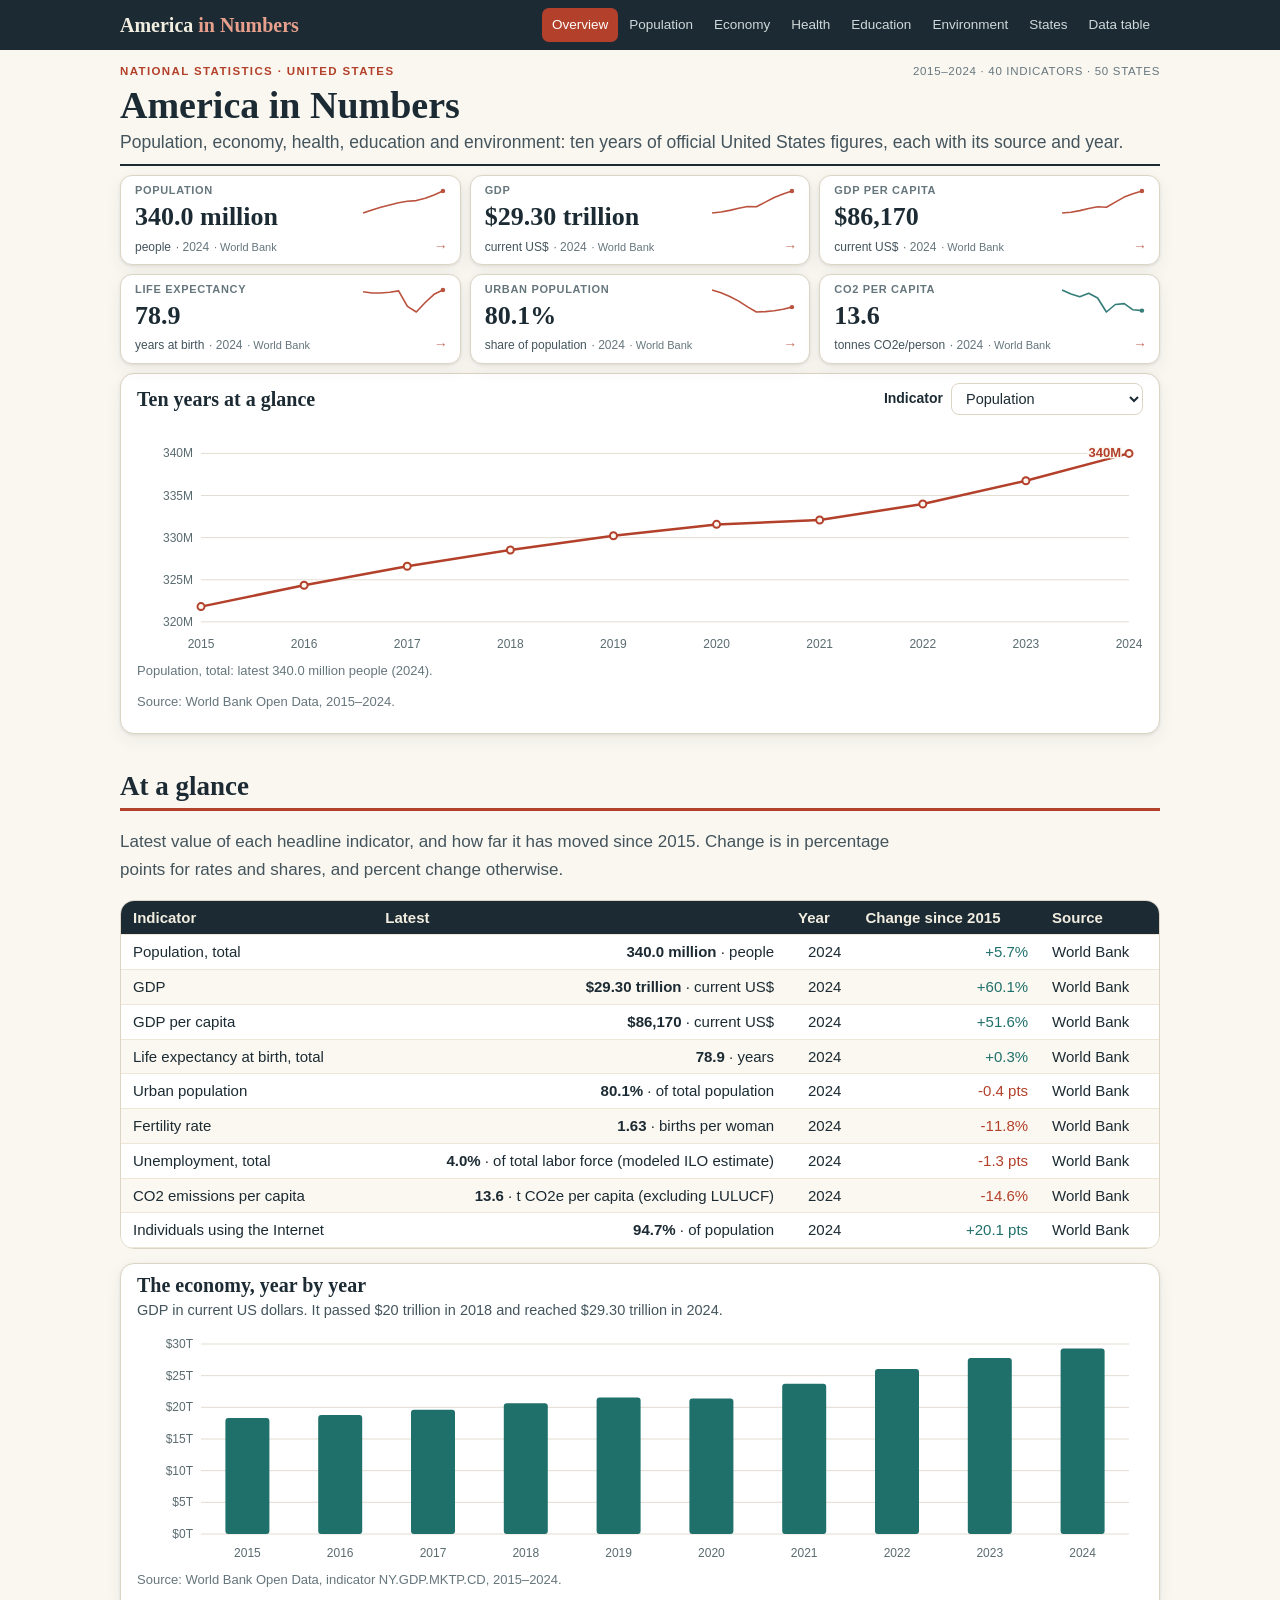
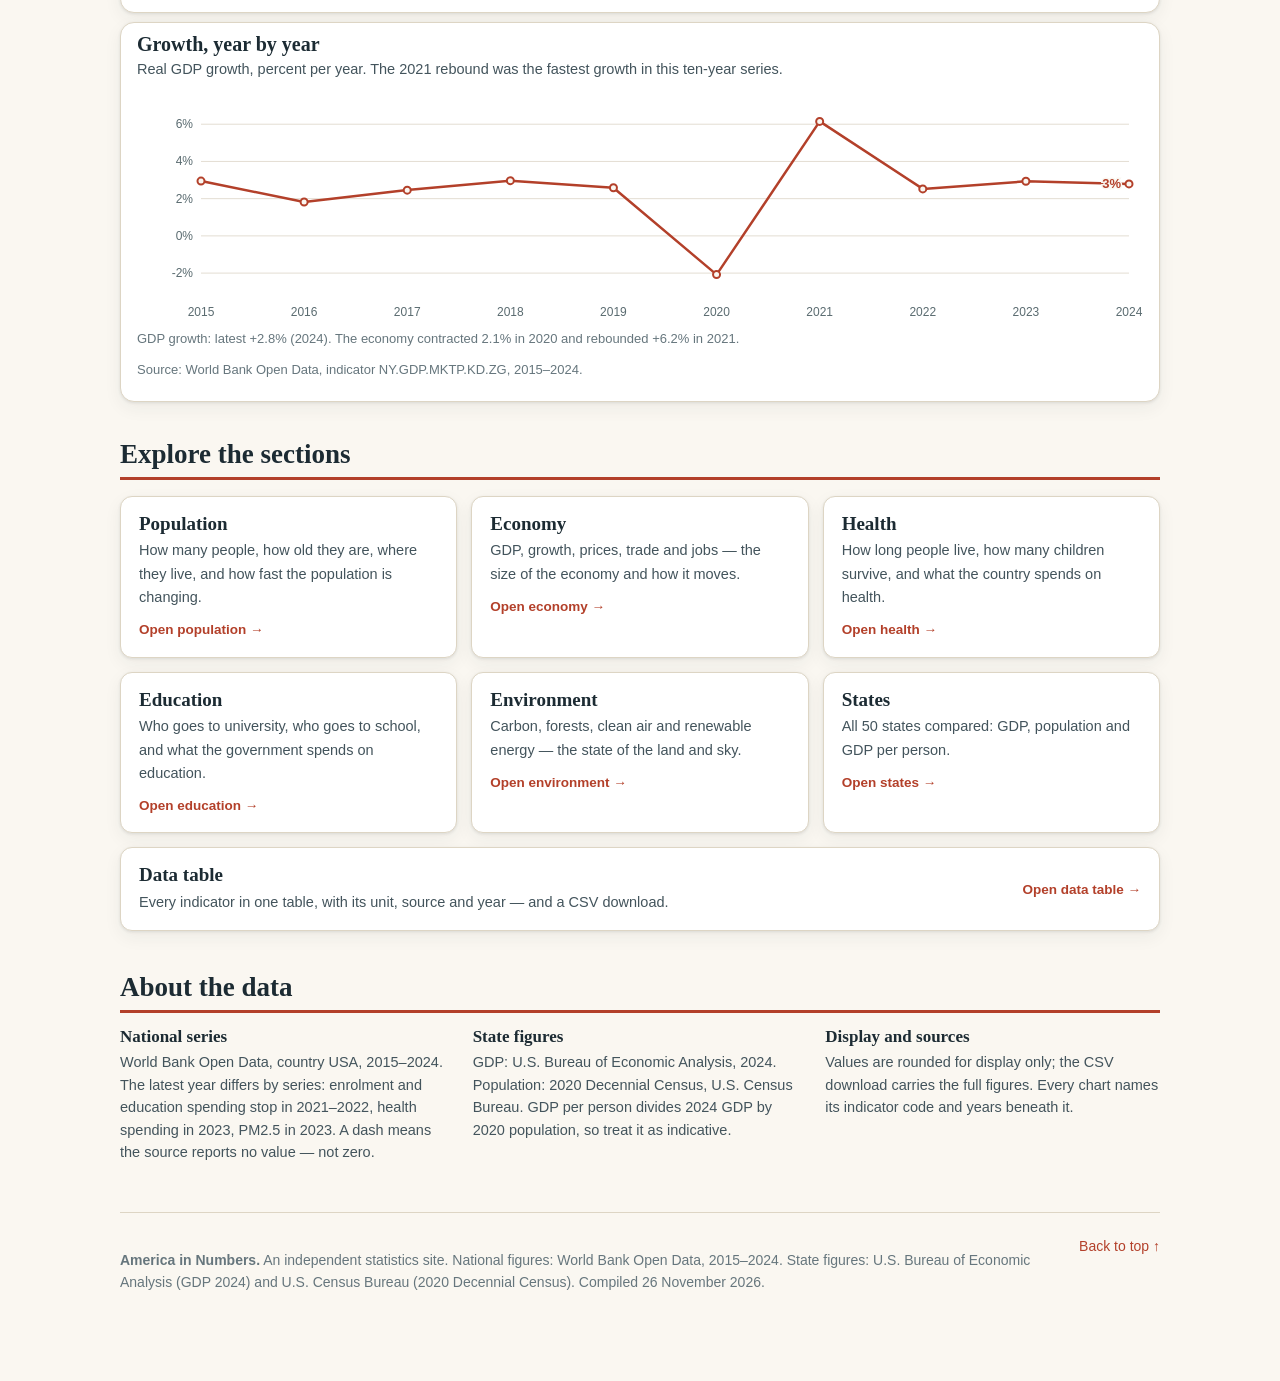
==== commit b730476e: "Doubao round 2: economy chart fits, data shows 11 rows, clickable cards, lighter first load" ====
--- a/app/index.html
+++ b/app/index.html
@@ -40,50 +40,50 @@
   </section>
 
   <section class="stats" aria-label="Key figures">
-    <div class="stat" data-ind="population" data-fmt="millionPeople">
+    <a class="stat" href="population.html" data-ind="population" data-fmt="millionPeople">
       <div class="stat-label">Population</div>
       <div class="stat-value">—</div>
       <div class="stat-sub">people</div>
       <div class="stat-year"></div>
       <div class="stat-source">World Bank</div>
-    </div>
-    <div class="stat" data-ind="gdp" data-fmt="usdTrillion">
+    </a>
+    <a class="stat" href="economy.html" data-ind="gdp" data-fmt="usdTrillion">
       <div class="stat-label">GDP</div>
       <div class="stat-value">—</div>
       <div class="stat-sub">current US$</div>
       <div class="stat-year"></div>
       <div class="stat-source">World Bank</div>
-    </div>
-    <div class="stat" data-ind="gdpPc" data-fmt="usd">
+    </a>
+    <a class="stat" href="economy.html" data-ind="gdpPc" data-fmt="usd">
       <div class="stat-label">GDP per capita</div>
       <div class="stat-value">—</div>
       <div class="stat-sub">current US$</div>
       <div class="stat-year"></div>
       <div class="stat-source">World Bank</div>
-    </div>
-    <div class="stat" data-ind="lifeExp" data-fmt="num1">
+    </a>
+    <a class="stat" href="health.html" data-ind="lifeExp" data-fmt="num1">
       <div class="stat-label">Life expectancy</div>
       <div class="stat-value">—</div>
       <div class="stat-sub">years at birth</div>
       <div class="stat-year"></div>
       <div class="stat-source">World Bank</div>
-    </div>
-    <div class="stat" data-ind="urbanPct" data-fmt="pct1">
+    </a>
+    <a class="stat" href="population.html" data-ind="urbanPct" data-fmt="pct1">
       <div class="stat-label">Urban population</div>
       <div class="stat-value">—</div>
       <div class="stat-sub">share of population</div>
       <div class="stat-year"></div>
       <div class="stat-source">World Bank</div>
-    </div>
-    <div class="stat" data-ind="co2Pc" data-fmt="num1" data-color="#1f6f6b">
+    </a>
+    <a class="stat" href="environment.html" data-ind="co2Pc" data-fmt="num1" data-color="#1f6f6b">
       <div class="stat-label">CO2 per capita</div>
       <div class="stat-value">—</div>
       <div class="stat-sub">tonnes CO2e/person</div>
       <div class="stat-year"></div>
       <div class="stat-source">World Bank</div>
-    </div>
-  </section>
-  <p class="stats-note">Key figures: World Bank Open Data · year shown on each card.</p>
+    </a>
+  </section>
+  <p class="stats-note">World Bank Open Data · each card opens its section.</p>
 
   <section class="panel panel-chart">
     <div class="panel-head">
@@ -185,8 +185,8 @@
 
   var METRICS = {
     population: { name: "Population", fmt: function (v) { return (v / 1e6).toFixed(0) + "M"; } },
-    urbanPct: { name: "Urban population, %", fmt: function (v) { return v.toFixed(0) + "%"; } },
-    lifeExp: { name: "Life expectancy, years", fmt: function (v) { return v.toFixed(0); } },
+    urbanPct: { name: "Urban population, %", fmt: function (v) { return v.toFixed(1) + "%"; } },
+    lifeExp: { name: "Life expectancy, years", fmt: function (v) { return Math.abs(v - Math.round(v)) < 1e-6 ? v.toFixed(0) : v.toFixed(1); } },
     gdpPc: { name: "GDP per capita, US$", fmt: function (v) { return "$" + Math.round(v).toLocaleString("en-US"); } }
   };
   var GLANCE_FMT = { fertility: "num2" };
@@ -244,7 +244,7 @@
     }
     var tr = document.createElement("tr");
     tr.innerHTML = "<td>" + ind.label + "</td><td class=\"num\"><strong>" +
-      S.formatValue(key, latest.value, GLANCE_FMT[key] || "auto") + "</strong> " + unitLabel(ind) +
+      S.formatValue(key, latest.value, GLANCE_FMT[key] || "auto") + "</strong> · " + unitLabel(ind) +
       "</td><td class=\"num\">" + latest.year + "</td><td class=\"num" + tone + "\">" + changeText +
       "</td><td>World Bank</td>";
     tbody.appendChild(tr);
--- a/app/style.css
+++ b/app/style.css
@@ -1,7 +1,5 @@
-/* America in Numbers — design system.
-   Warm paper, deep ink, one vermilion accent. System fonts only: Georgia
-   for display type, the platform sans for everything else. No webfonts,
-   no external assets, so the site works with no network at all. */
+/* America in Numbers: warm paper, ink type, one vermilion accent, system
+   fonts only, no external asset — the site works with no network. */
 
 :root {
   --paper: #faf7f1;
@@ -13,7 +11,6 @@
   --accent: #b3402a;
   --accent-dark: #8f2f1e;
   --teal: #1f6f6b;
-  --gold: #c98a1b;
   --card: #ffffff;
   --shadow: 0 1px 3px rgba(28, 43, 51, 0.10), 0 6px 18px rgba(28, 43, 51, 0.06);
   --radius: 14px;
@@ -32,7 +29,7 @@
   line-height: 1.6;
 }
 
-h1, h2, h3, .display {
+h1, h2, h3 {
   font-family: Georgia, "Times New Roman", serif;
   color: var(--ink);
   line-height: 1.2;
@@ -112,12 +109,13 @@
 .masthead h1 { font-size: 38px; line-height: 1.05; margin: 6px 0 4px; }
 .masthead .lede { font-size: 17.5px; line-height: 1.45; color: var(--ink-soft); margin: 0; }
 
-/* Section pages keep the older hero, tightened. */
-.hero { padding: 20px 0 4px; }
-.hero .kicker { margin-bottom: 8px; }
-.hero h1 { font-size: 38px; margin-bottom: 6px; }
-.hero p.lede { font-size: 18px; color: var(--ink-soft); max-width: 760px; }
-.hero .meta-line { color: var(--muted); font-size: 13.5px; margin-top: 8px; }
+/* Section pages keep the older hero, tightened: at 1280x800 the first chart
+   below the cards now fits whole, so a section reads in one screen. */
+.hero { padding: 12px 0 2px; }
+.hero .kicker { margin-bottom: 4px; }
+.hero h1 { font-size: 33px; margin-bottom: 4px; }
+.hero p.lede { font-size: 17px; color: var(--ink-soft); max-width: 780px; line-height: 1.42; }
+.hero .meta-line { color: var(--muted); font-size: 13.5px; margin-top: 4px; }
 
 .section { margin-top: 36px; }
 .section > h2 { font-size: 27px; border-bottom: 3px solid var(--accent); padding-bottom: 6px; }
@@ -137,20 +135,24 @@
 .stats {
   display: grid;
   grid-template-columns: repeat(3, 1fr);
-  gap: 12px;
-  margin: 14px 0 4px;
+  gap: 9px;
+  margin: 9px 0 2px;
 }
 .stat {
+  display: block;
   position: relative;
   background: var(--card);
   border: 1px solid var(--line);
   border-radius: 12px;
   box-shadow: var(--shadow);
-  padding: 8px 16px 8px;
-  min-height: 88px;
-}
+  padding: 6px 14px 5px;
+  min-height: 76px;
+  color: var(--ink);
+}
+a.stat:hover, a.stat:focus-visible { border-color: var(--accent); text-decoration: none; }
+a.stat::after { content: "→"; position: absolute; right: 12px; bottom: 7px; color: var(--accent); font-size: 14px; opacity: 0.75; }
 .stat-label { font-size: 11px; color: var(--muted); font-weight: 700; text-transform: uppercase; letter-spacing: 0.06em; }
-.stat-value { font-family: Georgia, "Times New Roman", serif; font-size: 28px; font-weight: 700; color: var(--ink); margin: 2px 0 0; line-height: 1.15; }
+.stat-value { font-family: Georgia, "Times New Roman", serif; font-size: 26px; font-weight: 700; color: var(--ink); margin: 2px 0 0; line-height: 1.15; }
 .stat-sub { display: inline; font-size: 12px; color: var(--ink-soft); }
 .stat-year { display: inline; font-size: 12px; color: var(--muted); }
 .stat-year::before { content: " · "; }
@@ -174,8 +176,8 @@
   border: 1px solid var(--line);
   border-radius: var(--radius);
   box-shadow: var(--shadow);
-  padding: 12px 18px;
-  margin: 14px 0;
+  padding: 9px 16px;
+  margin: 9px 0;
 }
 .panel h3 { font-size: 20px; margin-bottom: 2px; }
 .panel .panel-sub { color: var(--ink-soft); font-size: 14.5px; margin: 0 0 6px; }
@@ -213,11 +215,8 @@
   cursor: pointer;
 }
 button:hover { background: var(--accent-dark); }
-button.ghost { background: #fff; color: var(--accent); }
-button.ghost:hover { background: #fbeeea; }
 button[aria-pressed="true"] { background: var(--ink); border-color: var(--ink); }
-/* Toggle buttons (chart metric, table filters) read as options, not calls
-   to action: unpressed ones are quiet, pressed one is ink. */
+/* Toggle buttons read as options: unpressed ones quiet, the pressed one ink. */
 .chart-switch button, .filter-row button { background: #fff; color: var(--accent); border-color: var(--line); }
 .chart-switch button:hover, .filter-row button:hover { background: #fbeeea; border-color: var(--accent); }
 .chart-switch button[aria-pressed="true"], .filter-row button[aria-pressed="true"] { background: var(--ink); border-color: var(--ink); color: #fff; }
@@ -257,7 +256,7 @@
 /* --- tables -------------------------------------------------------------- */
 .table-scroll { overflow-x: auto; margin: 14px 0; border-radius: var(--radius); border: 1px solid var(--line); }
 table.data-table { width: 100%; border-collapse: collapse; background: #fff; font-size: 15px; min-width: 640px; }
-.data-table th, .data-table td { padding: 9px 12px; text-align: left; border-bottom: 1px solid #eee6d6; }
+.data-table th, .data-table td { padding: 6px 12px; text-align: left; border-bottom: 1px solid #eee6d6; line-height: 1.45; }
 .data-table thead th { background: var(--ink); color: #f2ede1; font-weight: 600; white-space: nowrap; position: sticky; top: 0; }
 .data-table tbody tr:nth-child(even) { background: #fbf8f1; }
 .data-table td.num, .data-table th.num { text-align: right; font-variant-numeric: tabular-nums; }
@@ -269,9 +268,10 @@
 .data-table th.sortable::after { content: " ↕"; font-size: 12px; opacity: 0.7; }
 .data-table th[data-dir="asc"]::after { content: " ↑"; }
 .data-table th[data-dir="desc"]::after { content: " ↓"; }
-.toolbar { display: flex; gap: 10px; flex-wrap: wrap; align-items: center; margin: 14px 0; }
+.toolbar { display: flex; gap: 10px; flex-wrap: wrap; align-items: center; margin: 10px 0; }
 .toolbar input[type="search"] { flex: 1; min-width: 200px; }
-.filter-row { display: flex; gap: 8px; flex-wrap: wrap; }
+.toolbar .count { margin-left: auto; color: var(--muted); font-size: 13px; }
+.filter-row { display: flex; gap: 8px; flex-wrap: wrap; margin-bottom: 2px; }
 
 /* --- footer -------------------------------------------------------------- */
 footer {
@@ -299,13 +299,15 @@
   .masthead .dateline { font-size: 10px; letter-spacing: 0.04em; }
   .masthead h1 { font-size: 31px; margin: 2px 0 3px; }
   .masthead .lede { display: none; }
-  .hero { padding-top: 16px; }
-  .hero h1 { font-size: 31px; }
-  .hero p.lede { font-size: 16.5px; }
+  .hero { padding-top: 10px; }
+  .hero h1 { font-size: 30px; }
+  .hero p.lede { font-size: 16px; }
   .stats { grid-template-columns: repeat(2, minmax(0, 1fr)); gap: 10px; }
-  .stat { padding: 8px 11px 7px; min-height: 96px; }
+  .stat { padding: 8px 11px 7px; min-height: 94px; }
   .stat-value { font-size: 23px; }
   .stat-sub, .stat-year { font-size: 11.5px; }
+  .stat-year { display: block; }
+  .stat-year::before { content: ""; }
   .stat-spark, .stat-source { display: none; }
   .stats-note { display: block; font-size: 11.5px; color: var(--muted); margin: 4px 2px 0; }
   .topbar-inner { gap: 4px; padding: 5px 12px; }
